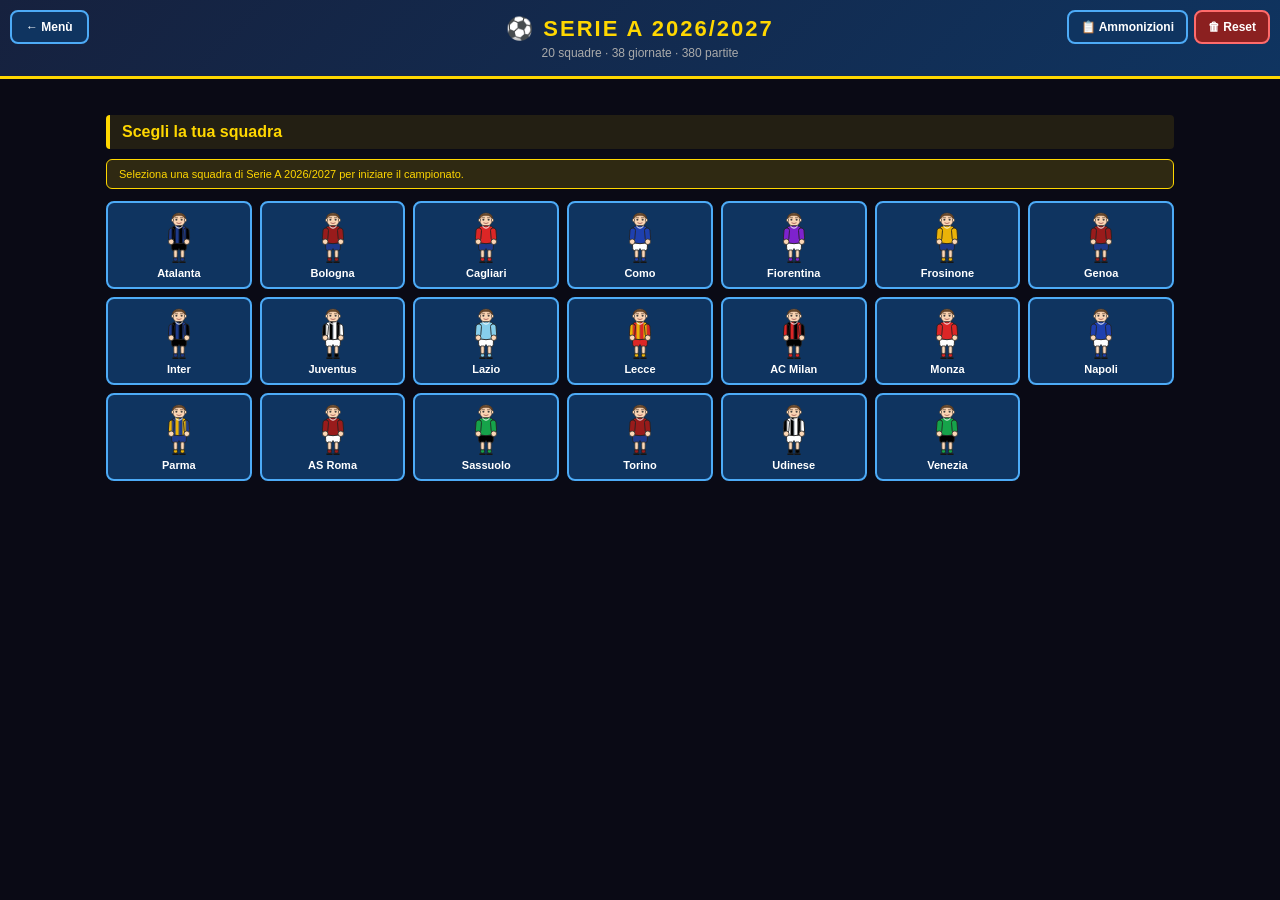
==== seriea2027.html @ 37c1b3e1 "Add files via upload" ====
<!DOCTYPE html>
<html lang="it">
<head>
<meta charset="UTF-8">
<meta name="viewport" content="width=device-width, initial-scale=1, maximum-scale=1, user-scalable=no">
<title>Serie A 2026/2027</title>
<link rel="icon" href="data:image/svg+xml,<svg xmlns='http://www.w3.org/2000/svg' viewBox='0 0 100 100'><text y='.9em' font-size='90'>⚽</text></svg>">
<style>
  * { box-sizing: border-box; margin: 0; padding: 0; -webkit-tap-highlight-color: transparent; }
  html, body {
    height: 100%;
    font-family: 'Segoe UI', Tahoma, sans-serif;
    background: #0a0a15;
    color: #eee;
    overflow: hidden;
    user-select: none;
  }
  .app { display: flex; flex-direction: column; height: 100vh; overflow-y: auto; }
  .header {
    background: linear-gradient(135deg, #16213e, #0f3460);
    padding: 16px;
    text-align: center;
    border-bottom: 3px solid #ffd700;
    position: sticky;
    top: 0;
    z-index: 10;
  }
  .header h1 { font-size: 22px; color: #ffd700; letter-spacing: 2px; }
  .header p { font-size: 12px; color: #aaa; margin-top: 4px; }
  .content { padding: 16px; max-width: 1100px; margin: 0 auto; width: 100%; padding-bottom: 40px; }
  .fase-titolo {
    font-size: 16px; color: #ffd700; font-weight: bold;
    margin: 20px 0 10px; padding: 8px 12px;
    background: rgba(255,215,0,0.1); border-left: 4px solid #ffd700;
    border-radius: 4px;
  }
  .classifica-box {
    background: #16213e; border: 2px solid #0f3460; border-radius: 10px;
    padding: 10px; overflow: hidden; margin-bottom: 16px;
  }
  .classifica-box h3 {
    color: #ffd700; font-size: 14px; text-align: center;
    margin-bottom: 8px; padding-bottom: 6px;
    border-bottom: 1px solid rgba(255,215,0,0.3);
  }
  .classifica { width: 100%; border-collapse: collapse; font-size: 12px; }
  .classifica th {
    color: #ffd700; font-size: 10px; padding: 4px 2px;
    text-align: center; border-bottom: 1px solid rgba(255,255,255,0.15);
  }
  .classifica td { padding: 4px 2px; text-align: center; border-bottom: 1px solid rgba(255,255,255,0.05); }
  .classifica td:first-child { text-align: left; font-weight: bold; width: 30px; }
  .classifica td:nth-child(2) { text-align: left; }
  .classifica tr.tua { background: rgba(77,171,247,0.25); }
  .classifica tr.champions td:first-child { color: #4ade80; }
  .classifica tr.europa td:first-child { color: #fbbf24; }
  .classifica tr.relegazione td:first-child { color: #ef4444; }
  .giornata-box {
    background: #16213e; border: 2px solid #ffd700; border-radius: 10px;
    padding: 12px; margin: 12px 0;
  }
  .giornata-box h3 { color: #ffd700; font-size: 14px; margin-bottom: 8px; }
  .match-row {
    display: flex; justify-content: space-between; align-items: center;
    padding: 6px 8px; border-bottom: 1px solid rgba(255,255,255,0.1);
    font-size: 12px;
  }
  .match-row.tua { background: rgba(77,171,247,0.2); border-radius: 4px; }
  .match-row .score { color: #ffd700; font-weight: bold; margin: 0 8px; }
  .match-row .sq { flex: 1; }
  .match-row .sq.casa { text-align: right; }
  .match-row .sq.trasf { text-align: left; }
  .squadre-grid {
    display: grid;
    grid-template-columns: repeat(auto-fill, minmax(130px, 1fr));
    gap: 8px; margin-top: 12px;
  }
  .squadra-btn {
    background: #0f3460; border: 2px solid #4dabf7; border-radius: 8px;
    padding: 8px; cursor: pointer; text-align: center; color: #fff;
    font-size: 11px; font-weight: bold; transition: all 0.2s;
  }
  .squadra-btn:hover { background: #4dabf7; color: #16213e; }
  .squadra-btn.selezionata { background: #ffd700; color: #16213e; border-color: #ffd700; }
  .squadra-btn .maglia { width: 40px; height: 52px; margin: 0 auto 4px; }
  .squadra-btn .maglia svg { width: 100%; height: 100%; }
  .btn {
    background: #0f3460; color: #fff; border: 2px solid #4dabf7;
    padding: 10px 20px; border-radius: 8px; font-size: 13px; font-weight: bold;
    cursor: pointer; margin: 4px;
  }
  .btn:hover { background: #4dabf7; color: #16213e; }
  .btn.primario { background: #ffd700; color: #16213e; border-color: #ffd700; }
  .btn.primario:hover { background: #fff; }
  .btn.pericolo { background: #8B2020; border-color: #ff6b6b; }
  .btn.pericolo:hover { background: #ff6b6b; color: #fff; }
  .torna-menu {
    position: fixed; top: 10px; left: 10px; z-index: 20;
    background: #0f3460; border: 2px solid #4dabf7; color: #fff;
    padding: 8px 14px; border-radius: 8px; cursor: pointer; font-weight: bold;
    font-size: 12px;
  }
  .torna-menu:hover { background: #4dabf7; color: #16213e; }
  .top-buttons-right {
    position: fixed; top: 10px; right: 10px; z-index: 20;
    display: flex; gap: 6px;
  }
  .top-buttons-right button {
    background: #0f3460; border: 2px solid #4dabf7; color: #fff;
    padding: 8px 12px; border-radius: 8px; cursor: pointer; font-weight: bold;
    font-size: 12px;
  }
  .top-buttons-right button:hover { background: #4dabf7; color: #16213e; }
  .top-buttons-right button.pericolo { background: #8B2020; border-color: #ff6b6b; }
  .top-buttons-right button.pericolo:hover { background: #ff6b6b; }
  .avviso {
    background: rgba(255,215,0,0.15); border: 1px solid #ffd700;
    border-radius: 6px; padding: 8px 12px; font-size: 11px; color: #ffd700;
    margin: 10px 0;
  }
  .prossima-partita {
    background: linear-gradient(135deg, #ffd700, #f59f00);
    border-radius: 10px; padding: 14px; margin: 14px 0;
    color: #16213e; text-align: center;
  }
  .prossima-partita h3 { font-size: 14px; margin-bottom: 8px; }
  .prossima-partita .vs { font-size: 20px; font-weight: 900; margin: 8px 0; letter-spacing: 2px; }
  .prossima-partita .info { font-size: 11px; margin-bottom: 8px; }
  .prossima-partita .play-big {
    background: #16213e; color: #ffd700; border: none;
    padding: 10px 24px; border-radius: 8px; font-weight: bold;
    font-size: 14px; cursor: pointer;
  }
  .prossima-partita .play-big:hover { background: #000; }
  .giornata-nav {
    display: flex; justify-content: space-between; align-items: center;
    gap: 8px; margin: 10px 0;
  }
  .giornata-nav button {
    background: #0f3460; color: #fff; border: 2px solid #4dabf7;
    padding: 6px 14px; border-radius: 8px; font-weight: bold;
    cursor: pointer; font-size: 12px;
  }
  .giornata-nav button:hover:not(:disabled) { background: #4dabf7; color: #16213e; }
  .giornata-nav button:disabled { opacity: 0.35; cursor: not-allowed; }
  .giornata-nav .label { color: #ffd700; font-weight: bold; font-size: 13px; }

  .modale {
    position: fixed; inset: 0; background: rgba(0,0,0,0.92);
    display: flex; align-items: center; justify-content: center; z-index: 100;
  }
  .modale.nascosto { display: none; }
  .modale-box {
    background: #16213e; border: 3px solid #ffd700; border-radius: 14px;
    padding: 22px; max-width: 700px; width: 90%; max-height: 92vh;
    overflow-y: auto; text-align: center;
  }
  .modale-box h2 { color: #ffd700; margin-bottom: 14px; font-size: 20px; }
  .modale-box button {
    background: #0f3460; color: #fff; border: 2px solid #4dabf7;
    padding: 12px 20px; border-radius: 8px; font-size: 14px; font-weight: bold;
    cursor: pointer; margin: 4px; width: 100%;
  }
  .modale-box button.primario { background: #ffd700; color: #16213e; border-color: #ffd700; }
  .modale-box button.pericolo { background: #8B2020; border-color: #ff6b6b; }
  .modale-box button:hover { background: #4dabf7; color: #16213e; }
  .modale-box button.primario:hover { background: #fff; }
  .modale-box .info {
    font-size: 12px; color: #aaa; margin-bottom: 16px; line-height: 1.5;
  }
  .ammonizioni-lista {
    background: rgba(0,0,0,0.4); border-radius: 8px; padding: 10px;
    max-height: 40vh; overflow-y: auto; text-align: left;
    font-size: 11px; font-family: 'Courier New', monospace;
    margin-bottom: 12px;
  }
  .ammonizioni-lista .squadra-titolo {
    color: #ffd700; font-weight: bold; margin: 8px 0 4px;
    border-bottom: 1px solid rgba(255,215,0,0.3); padding-bottom: 2px;
  }
  .ammonizioni-lista .giocatore {
    display: flex; justify-content: space-between; padding: 2px 4px;
  }
  .ammonizioni-lista .giocatore.ammonito { color: #ffd700; }
  .ammonizioni-lista .giocatore.squalificato { color: #ff6b6b; font-weight: bold; }

  /* ===== TABS ===== */
  .tabs {
    display: flex; gap: 4px; margin: 14px 0 10px;
    background: #0a0a15; padding: 4px; border-radius: 10px;
    border: 2px solid #0f3460;
  }
  .tab-btn {
    flex: 1; background: transparent; border: none; color: #aaa;
    padding: 10px 6px; border-radius: 8px; cursor: pointer;
    font-weight: bold; font-size: 12px; transition: all 0.2s;
  }
  .tab-btn:hover { color: #fff; background: rgba(77,171,247,0.15); }
  .tab-btn.attivo { background: #ffd700; color: #16213e; }
  .tab-content { display: none; }
  .tab-content.attivo { display: block; }

  /* Marcatori */
  .marcatori-box {
    background: #16213e; border: 2px solid #0f3460; border-radius: 10px;
    padding: 10px; margin-bottom: 16px;
  }
  .marcatori-box h3 {
    color: #ffd700; font-size: 14px; text-align: center;
    margin-bottom: 8px; padding-bottom: 6px;
    border-bottom: 1px solid rgba(255,215,0,0.3);
  }
  .marcatori { width: 100%; border-collapse: collapse; font-size: 12px; }
  .marcatori th {
    color: #ffd700; font-size: 10px; padding: 4px 2px;
    text-align: center; border-bottom: 1px solid rgba(255,255,255,0.15);
  }
  .marcatori td { padding: 5px 4px; border-bottom: 1px solid rgba(255,255,255,0.05); }
  .marcatori td:first-child { text-align: center; width: 30px; color: #ffd700; font-weight: bold; }
  .marcatori td:nth-child(2) { text-align: left; }
  .marcatori td:nth-child(3) { text-align: left; color: #aaa; font-size: 11px; }
  .marcatori td:nth-child(4) { text-align: center; font-weight: bold; color: #4ade80; width: 40px; }
  .marcatori tr.podio td:first-child { font-size: 14px; }
  .marcatori tr.tua td:nth-child(2) { color: #4dabf7; }
</style>
</head>
<body>
<button class="torna-menu" onclick="location.href='index.html'">← Menù</button>
<div class="top-buttons-right">
  <button onclick="apriGestioneAmmonizioni()">📋 Ammonizioni</button>
  <button class="pericolo" onclick="resetCampionato()">🗑 Reset</button>
</div>
<div class="app">
  <div class="header">
    <h1>⚽ SERIE A 2026/2027</h1>
    <p>20 squadre · 38 giornate · 380 partite</p>
  </div>
  <div class="content" id="content">
    <div style="text-align:center;padding:40px;color:#ffd700">Caricamento...</div>
  </div>
</div>

<div class="modale nascosto" id="modale-ammonizioni">
  <div class="modale-box">
    <h2>📋 Gestione Ammonizioni</h2>
    <div class="info">
      Le ammonizioni si accumulano tra partite. Un giocatore con 2 gialli salta la prossima partita.
      Puoi esportare le ammonizioni in un file JSON e importarle su un altro dispositivo.
    </div>
    <div id="ammonizioni-contenuto"></div>
    <button class="primario" onclick="esportaAmmonizioniDaSerieA()">💾 Salva ammonizioni su file</button>
    <button onclick="document.getElementById('file-input-amm-seriea').click()">📂 Carica ammonizioni da file</button>
    <button class="pericolo" onclick="resetAmmonizioniDaSerieA()">🗑 Azzera tutte le ammonizioni</button>
    <button onclick="chiudiModaleAmmonizioni()">← Chiudi</button>
    <input type="file" id="file-input-amm-seriea" accept=".json,application/json" style="display:none" onchange="gestisciFileAmmSerieA(event)">
  </div>
</div>

<script src="divise.js"></script>
<script src="ammonizioni.js"></script>
<script>
/* ============================================================
   MAPPA NOMI — normalizza i nomi del calendario alle chiavi SQUADRE
   ============================================================ */
const MAPPA_NOMI = {
  'ac milan': 'milan',
  'as roma': 'roma'
};

function normalizzaNome(nome) {
  if (!nome) return '';
  const n = nome.toLowerCase().trim();
  return MAPPA_NOMI[n] || n;
}

/* ============================================================
   CALENDARIO SERIE A 2026/2027
   ============================================================ */
const CALENDARIO_SERIEA = [
  [
    { homeTeam: "Udinese", awayTeam: "como", localDate: "2026-08-22", localTime: "18:30", stadium: "Bluenergy Stadium" },
    { homeTeam: "Inter", awayTeam: "Monza", localDate: "2026-08-22", localTime: "18:30", stadium: "San Siro" },
    { homeTeam: "Genoa", awayTeam: "Napoli", localDate: "2026-08-22", localTime: "20:45", stadium: "Luigi Ferraris" },
    { homeTeam: "Parma", awayTeam: "Cagliari", localDate: "2026-08-22", localTime: "20:45", stadium: "Ennio Tardini" },
    { homeTeam: "Frosinone", awayTeam: "Juventus", localDate: "2026-08-23", localTime: "18:30", stadium: "Benito Stirpe" },
    { homeTeam: "Venezia", awayTeam: "Lecce", localDate: "2026-08-23", localTime: "18:30", stadium: "Pierluigi Penzo" },
    { homeTeam: "Atalanta", awayTeam: "Sassuolo", localDate: "2026-08-23", localTime: "20:45", stadium: "New Balance Arena" },
    { homeTeam: "Torino", awayTeam: "AC Milan", localDate: "2026-08-23", localTime: "20:45", stadium: "Olimpico Grande Torino" },
    { homeTeam: "Bologna", awayTeam: "Lazio", localDate: "2026-08-24", localTime: "18:30", stadium: "Renato Dall'Ara" },
    { homeTeam: "AS Roma", awayTeam: "Fiorentina", localDate: "2026-08-24", localTime: "20:45", stadium: "Stadio Olimpico" }
  ],
  [
    { homeTeam: "AC Milan", awayTeam: "Venezia", localDate: "2026-08-28", localTime: "20:45", stadium: "San Siro" },
    { homeTeam: "Sassuolo", awayTeam: "Torino", localDate: "2026-08-29", localTime: "18:30", stadium: "Mapei Stadium" },
    { homeTeam: "Fiorentina", awayTeam: "Frosinone", localDate: "2026-08-29", localTime: "18:30", stadium: "Artemio Franchi" },
    { homeTeam: "Monza", awayTeam: "Udinese", localDate: "2026-08-29", localTime: "18:30", stadium: "U-Power Stadium" },
    { homeTeam: "Juventus", awayTeam: "Parma", localDate: "2026-08-29", localTime: "20:45", stadium: "Allianz Stadium" },
    { homeTeam: "Napoli", awayTeam: "como", localDate: "2026-08-30", localTime: "18:30", stadium: "Diego Armando Maradona" },
    { homeTeam: "Lazio", awayTeam: "Genoa", localDate: "2026-08-30", localTime: "20:45", stadium: "Stadio Olimpico" },
    { homeTeam: "Cagliari", awayTeam: "Inter", localDate: "2026-08-30", localTime: "20:45", stadium: "Unipol Domus" },
    { homeTeam: "Lecce", awayTeam: "AS Roma", localDate: "2026-08-31", localTime: "18:30", stadium: "Via del Mare" },
    { homeTeam: "Atalanta", awayTeam: "Bologna", localDate: "2026-08-31", localTime: "20:45", stadium: "New Balance Arena" }
  ],
  [
    { homeTeam: "Genoa", awayTeam: "como", localDate: "2026-09-04", localTime: "20:45", stadium: "Luigi Ferraris" },
    { homeTeam: "Fiorentina", awayTeam: "Torino", localDate: "2026-09-05", localTime: "15:00", stadium: "Artemio Franchi" },
    { homeTeam: "Inter", awayTeam: "Napoli", localDate: "2026-09-05", localTime: "18:00", stadium: "San Siro" },
    { homeTeam: "AS Roma", awayTeam: "Atalanta", localDate: "2026-09-05", localTime: "20:45", stadium: "Stadio Olimpico" },
    { homeTeam: "Frosinone", awayTeam: "Venezia", localDate: "2026-09-06", localTime: "15:00", stadium: "Benito Stirpe" },
    { homeTeam: "Parma", awayTeam: "Monza", localDate: "2026-09-06", localTime: "15:00", stadium: "Ennio Tardini" },
    { homeTeam: "Bologna", awayTeam: "Sassuolo", localDate: "2026-09-06", localTime: "18:00", stadium: "Renato Dall'Ara" },
    { homeTeam: "Juventus", awayTeam: "AC Milan", localDate: "2026-09-06", localTime: "20:45", stadium: "Allianz Stadium" },
    { homeTeam: "Cagliari", awayTeam: "Lecce", localDate: "2026-09-07", localTime: "18:30", stadium: "Unipol Domus" },
    { homeTeam: "Udinese", awayTeam: "Lazio", localDate: "2026-09-07", localTime: "20:45", stadium: "Bluenergy Stadium" }
  ],
  [
    { homeTeam: "Venezia", awayTeam: "Fiorentina", localDate: "2026-09-11", localTime: "20:45", stadium: "Pierluigi Penzo" },
    { homeTeam: "Genoa", awayTeam: "Frosinone", localDate: "2026-09-12", localTime: "15:00", stadium: "Luigi Ferraris" },
    { homeTeam: "Lazio", awayTeam: "AC Milan", localDate: "2026-09-12", localTime: "18:00", stadium: "Stadio Olimpico" },
    { homeTeam: "Atalanta", awayTeam: "Cagliari", localDate: "2026-09-12", localTime: "20:45", stadium: "New Balance Arena" },
    { homeTeam: "Lecce", awayTeam: "Monza", localDate: "2026-09-13", localTime: "15:00", stadium: "Via del Mare" },
    { homeTeam: "Napoli", awayTeam: "Bologna", localDate: "2026-09-13", localTime: "18:00", stadium: "Diego Armando Maradona" },
    { homeTeam: "Sassuolo", awayTeam: "Juventus", localDate: "2026-09-13", localTime: "20:45", stadium: "Mapei Stadium" },
    { homeTeam: "Torino", awayTeam: "AS Roma", localDate: "2026-09-14", localTime: "18:30", stadium: "Olimpico Grande Torino" },
    { homeTeam: "como", awayTeam: "Parma", localDate: "2026-09-14", localTime: "18:30", stadium: "Giuseppe Sinigaglia" },
    { homeTeam: "Inter", awayTeam: "Udinese", localDate: "2026-09-14", localTime: "20:45", stadium: "San Siro" }
  ],
  [
    { homeTeam: "Monza", awayTeam: "Sassuolo", localDate: "2026-09-18", localTime: "20:45", stadium: "U-Power Stadium" },
    { homeTeam: "Udinese", awayTeam: "Cagliari", localDate: "2026-09-19", localTime: "15:00", stadium: "Bluenergy Stadium" },
    { homeTeam: "Bologna", awayTeam: "Torino", localDate: "2026-09-19", localTime: "15:00", stadium: "Renato Dall'Ara" },
    { homeTeam: "AS Roma", awayTeam: "Inter", localDate: "2026-09-19", localTime: "18:00", stadium: "Stadio Olimpico" },
    { homeTeam: "Venezia", awayTeam: "Lazio", localDate: "2026-09-19", localTime: "20:45", stadium: "Pierluigi Penzo" },
    { homeTeam: "Fiorentina", awayTeam: "Napoli", localDate: "2026-09-20", localTime: "12:30", stadium: "Artemio Franchi" },
    { homeTeam: "Frosinone", awayTeam: "como", localDate: "2026-09-20", localTime: "15:00", stadium: "Benito Stirpe" },
    { homeTeam: "Parma", awayTeam: "Genoa", localDate: "2026-09-20", localTime: "15:00", stadium: "Ennio Tardini" },
    { homeTeam: "Juventus", awayTeam: "Atalanta", localDate: "2026-09-20", localTime: "18:00", stadium: "Allianz Stadium" },
    { homeTeam: "AC Milan", awayTeam: "Lecce", localDate: "2026-09-20", localTime: "20:45", stadium: "San Siro" }
  ],
  [
    { homeTeam: "Genoa", awayTeam: "Fiorentina", localDate: "2026-10-10", localTime: "15:00", stadium: "Luigi Ferraris" },
    { homeTeam: "Inter", awayTeam: "Parma", localDate: "2026-10-10", localTime: "18:00", stadium: "San Siro" },
    { homeTeam: "Napoli", awayTeam: "Frosinone", localDate: "2026-10-10", localTime: "20:45", stadium: "Maradona" },
    { homeTeam: "como", awayTeam: "AS Roma", localDate: "2026-10-11", localTime: "12:30", stadium: "Giuseppe Sinigaglia" },
    { homeTeam: "Lazio", awayTeam: "Monza", localDate: "2026-10-11", localTime: "15:00", stadium: "Stadio Olimpico" },
    { homeTeam: "Lecce", awayTeam: "Bologna", localDate: "2026-10-11", localTime: "15:00", stadium: "Via del Mare" },
    { homeTeam: "Sassuolo", awayTeam: "AC Milan", localDate: "2026-10-11", localTime: "18:00", stadium: "Mapei Stadium" },
    { homeTeam: "Cagliari", awayTeam: "Juventus", localDate: "2026-10-11", localTime: "20:45", stadium: "Unipol Domus" },
    { homeTeam: "Atalanta", awayTeam: "Venezia", localDate: "2026-10-12", localTime: "18:30", stadium: "New Balance Arena" },
    { homeTeam: "Torino", awayTeam: "Udinese", localDate: "2026-10-12", localTime: "20:45", stadium: "Olimpico Grande Torino" }
  ],
  [
    { homeTeam: "Frosinone", awayTeam: "Sassuolo", localDate: "2026-10-16", localTime: "20:45", stadium: "Benito Stirpe" },
    { homeTeam: "Venezia", awayTeam: "Napoli", localDate: "2026-10-17", localTime: "15:00", stadium: "Pierluigi Penzo" },
    { homeTeam: "Bologna", awayTeam: "Inter", localDate: "2026-10-17", localTime: "18:00", stadium: "Renato Dall'Ara" },
    { homeTeam: "AS Roma", awayTeam: "Genoa", localDate: "2026-10-17", localTime: "20:45", stadium: "Stadio Olimpico" },
    { homeTeam: "Udinese", awayTeam: "Lecce", localDate: "2026-10-18", localTime: "12:30", stadium: "Bluenergy Stadium" },
    { homeTeam: "Fiorentina", awayTeam: "como", localDate: "2026-10-18", localTime: "15:00", stadium: "Artemio Franchi" },
    { homeTeam: "AC Milan", awayTeam: "Atalanta", localDate: "2026-10-18", localTime: "18:00", stadium: "San Siro" },
    { homeTeam: "Juventus", awayTeam: "Lazio", localDate: "2026-10-18", localTime: "20:45", stadium: "Allianz Stadium" },
    { homeTeam: "Monza", awayTeam: "Cagliari", localDate: "2026-10-19", localTime: "18:30", stadium: "U-Power Stadium" },
    { homeTeam: "Parma", awayTeam: "Torino", localDate: "2026-10-19", localTime: "20:45", stadium: "Ennio Tardini" }
  ],
  [
    { homeTeam: "Torino", awayTeam: "Monza", localDate: "2026-10-23", localTime: "20:45", stadium: "Olimpico di Torino" },
    { homeTeam: "Cagliari", awayTeam: "Bologna", localDate: "2026-10-24", localTime: "15:00", stadium: "Unipol Domus" },
    { homeTeam: "como", awayTeam: "Sassuolo", localDate: "2026-10-24", localTime: "15:00", stadium: "Giuseppe Sinigaglia" },
    { homeTeam: "Napoli", awayTeam: "AS Roma", localDate: "2026-10-24", localTime: "18:00", stadium: "Diego Armando Maradona" },
    { homeTeam: "Lazio", awayTeam: "Parma", localDate: "2026-10-24", localTime: "20:45", stadium: "Stadio Olimpico" },
    { homeTeam: "Inter", awayTeam: "Fiorentina", localDate: "2026-10-25", localTime: "12:30", stadium: "San Siro" },
    { homeTeam: "Genoa", awayTeam: "Venezia", localDate: "2026-10-25", localTime: "15:00", stadium: "Luigi Ferraris" },
    { homeTeam: "Atalanta", awayTeam: "Frosinone", localDate: "2026-10-25", localTime: "15:00", stadium: "New Balance Arena" },
    { homeTeam: "Lecce", awayTeam: "Juventus", localDate: "2026-10-25", localTime: "18:00", stadium: "Via del Mare" },
    { homeTeam: "Udinese", awayTeam: "AC Milan", localDate: "2026-10-25", localTime: "20:45", stadium: "Bluenergy Stadium" }
  ],
  [
    { homeTeam: "Sassuolo", awayTeam: "Lazio", localDate: "2026-10-27", localTime: "18:30", stadium: "Mapei Stadium" },
    { homeTeam: "AS Roma", awayTeam: "Cagliari", localDate: "2026-10-27", localTime: "20:45", stadium: "Stadio Olimpico" },
    { homeTeam: "Torino", awayTeam: "como", localDate: "2026-10-27", localTime: "20:45", stadium: "Olimpico di Torino" },
    { homeTeam: "AC Milan", awayTeam: "Bologna", localDate: "2026-10-28", localTime: "18:30", stadium: "San Siro" },
    { homeTeam: "Venezia", awayTeam: "Inter", localDate: "2026-10-28", localTime: "18:30", stadium: "Pierluigi Penzo" },
    { homeTeam: "Parma", awayTeam: "Udinese", localDate: "2026-10-28", localTime: "18:30", stadium: "Ennio Tardini" },
    { homeTeam: "Genoa", awayTeam: "Juventus", localDate: "2026-10-28", localTime: "20:45", stadium: "Luigi Ferraris" },
    { homeTeam: "Monza", awayTeam: "Napoli", localDate: "2026-10-28", localTime: "20:45", stadium: "U-Power Stadium" },
    { homeTeam: "Frosinone", awayTeam: "Lecce", localDate: "2026-10-29", localTime: "18:30", stadium: "Benito Stirpe" },
    { homeTeam: "Fiorentina", awayTeam: "Atalanta", localDate: "2026-10-29", localTime: "20:45", stadium: "Artemio Franchi" }
  ],
  [
    { homeTeam: "Bologna", awayTeam: "Monza", localDate: "2026-10-31", localTime: "15:00", stadium: "Renato Dall'Ara" },
    { homeTeam: "Udinese", awayTeam: "AS Roma", localDate: "2026-10-31", localTime: "18:00", stadium: "Bluenergy Stadium" },
    { homeTeam: "AC Milan", awayTeam: "Inter", localDate: "2026-10-31", localTime: "20:45", stadium: "San Siro" },
    { homeTeam: "como", awayTeam: "Venezia", localDate: "2026-11-01", localTime: "12:30", stadium: "Giuseppe Sinigaglia" },
    { homeTeam: "Lazio", awayTeam: "Cagliari", localDate: "2026-11-01", localTime: "15:00", stadium: "Stadio Olimpico" },
    { homeTeam: "Frosinone", awayTeam: "Torino", localDate: "2026-11-01", localTime: "15:00", stadium: "Benito Stirpe" },
    { homeTeam: "Lecce", awayTeam: "Genoa", localDate: "2026-11-01", localTime: "18:00", stadium: "Via del Mare" },
    { homeTeam: "Juventus", awayTeam: "Napoli", localDate: "2026-11-01", localTime: "20:45", stadium: "Allianz Stadium" },
    { homeTeam: "Sassuolo", awayTeam: "Fiorentina", localDate: "2026-11-02", localTime: "18:30", stadium: "Mapei Stadium" },
    { homeTeam: "Atalanta", awayTeam: "Parma", localDate: "2026-11-02", localTime: "20:45", stadium: "New Balance Arena" }
  ],
  [
    { homeTeam: "Venezia", awayTeam: "Udinese", localDate: "2026-11-06", localTime: "20:45", stadium: "Pierluigi Penzo" },
    { homeTeam: "Cagliari", awayTeam: "Frosinone", localDate: "2026-11-07", localTime: "15:00", stadium: "Unipol Domus" },
    { homeTeam: "Torino", awayTeam: "Lecce", localDate: "2026-11-07", localTime: "15:00", stadium: "Olimpico di Torino" },
    { homeTeam: "Parma", awayTeam: "Bologna", localDate: "2026-11-07", localTime: "18:00", stadium: "Ennio Tardini" },
    { homeTeam: "AS Roma", awayTeam: "Sassuolo", localDate: "2026-11-07", localTime: "20:45", stadium: "Stadio Olimpico" },
    { homeTeam: "Napoli", awayTeam: "Lazio", localDate: "2026-11-08", localTime: "12:30", stadium: "Diego Armando Maradona" },
    { homeTeam: "Genoa", awayTeam: "AC Milan", localDate: "2026-11-08", localTime: "15:00", stadium: "Luigi Ferraris" },
    { homeTeam: "Monza", awayTeam: "Atalanta", localDate: "2026-11-08", localTime: "15:00", stadium: "U-Power Stadium" },
    { homeTeam: "Inter", awayTeam: "como", localDate: "2026-11-08", localTime: "18:00", stadium: "San Siro" },
    { homeTeam: "Fiorentina", awayTeam: "Juventus", localDate: "2026-11-08", localTime: "20:45", stadium: "Artemio Franchi" }
  ],
  [
    { homeTeam: "Lazio", awayTeam: "Lecce", localDate: "2026-11-21", localTime: "15:00", stadium: "Stadio Olimpico" },
    { homeTeam: "como", awayTeam: "Cagliari", localDate: "2026-11-21", localTime: "15:00", stadium: "Giuseppe Sinigaglia" },
    { homeTeam: "Parma", awayTeam: "AS Roma", localDate: "2026-11-21", localTime: "18:00", stadium: "Ennio Tardini" },
    { homeTeam: "Napoli", awayTeam: "Torino", localDate: "2026-11-21", localTime: "20:45", stadium: "Diego Armando Maradona" },
    { homeTeam: "Sassuolo", awayTeam: "Genoa", localDate: "2026-11-22", localTime: "12:30", stadium: "Mapei Stadium" },
    { homeTeam: "AC Milan", awayTeam: "Frosinone", localDate: "2026-11-22", localTime: "15:00", stadium: "San Siro" },
    { homeTeam: "Bologna", awayTeam: "Udinese", localDate: "2026-11-22", localTime: "18:00", stadium: "Renato Dall'Ara" },
    { homeTeam: "Atalanta", awayTeam: "Inter", localDate: "2026-11-22", localTime: "20:45", stadium: "New Balance Arena" },
    { homeTeam: "Monza", awayTeam: "Fiorentina", localDate: "2026-11-23", localTime: "18:30", stadium: "U-Power Stadium" },
    { homeTeam: "Juventus", awayTeam: "Venezia", localDate: "2026-11-23", localTime: "20:45", stadium: "Allianz Stadium" }
  ],
  [
    { homeTeam: "Sassuolo", awayTeam: "Napoli", localDate: "2026-11-29", localTime: "18:30", stadium: "Mapei Stadium" },
    { homeTeam: "Cagliari", awayTeam: "AC Milan", localDate: "2026-11-29", localTime: "18:30", stadium: "Unipol Domus" },
    { homeTeam: "Udinese", awayTeam: "Fiorentina", localDate: "2026-11-29", localTime: "18:30", stadium: "Bluenergy Stadium" },
    { homeTeam: "AS Roma", awayTeam: "Monza", localDate: "2026-11-29", localTime: "18:30", stadium: "Stadio Olimpico" },
    { homeTeam: "Torino", awayTeam: "Lazio", localDate: "2026-11-29", localTime: "18:30", stadium: "Olimpico di Torino" },
    { homeTeam: "Inter", awayTeam: "Genoa", localDate: "2026-11-29", localTime: "18:30", stadium: "San Siro" },
    { homeTeam: "Frosinone", awayTeam: "Parma", localDate: "2026-11-29", localTime: "18:30", stadium: "Benito Stirpe" },
    { homeTeam: "Venezia", awayTeam: "Bologna", localDate: "2026-11-29", localTime: "18:30", stadium: "Pierluigi Penzo" },
    { homeTeam: "Lecce", awayTeam: "Atalanta", localDate: "2026-11-29", localTime: "18:30", stadium: "Via del Mare" },
    { homeTeam: "como", awayTeam: "Juventus", localDate: "2026-11-29", localTime: "18:30", stadium: "Giuseppe Sinigaglia" }
  ],
  [
    { homeTeam: "Lazio", awayTeam: "Atalanta", localDate: "2026-12-06", localTime: "18:30", stadium: "Stadio Olimpico" },
    { homeTeam: "AC Milan", awayTeam: "Parma", localDate: "2026-12-06", localTime: "18:30", stadium: "San Siro" },
    { homeTeam: "Napoli", awayTeam: "Lecce", localDate: "2026-12-06", localTime: "18:30", stadium: "Diego Armando Maradona" },
    { homeTeam: "Genoa", awayTeam: "Torino", localDate: "2026-12-06", localTime: "18:30", stadium: "Luigi Ferraris" },
    { homeTeam: "Juventus", awayTeam: "Udinese", localDate: "2026-12-06", localTime: "18:30", stadium: "Allianz Stadium" },
    { homeTeam: "Bologna", awayTeam: "AS Roma", localDate: "2026-12-06", localTime: "18:30", stadium: "Renato Dall'Ara" },
    { homeTeam: "Fiorentina", awayTeam: "Cagliari", localDate: "2026-12-06", localTime: "18:30", stadium: "Artemio Franchi" },
    { homeTeam: "Frosinone", awayTeam: "Inter", localDate: "2026-12-06", localTime: "18:30", stadium: "Benito Stirpe" },
    { homeTeam: "Venezia", awayTeam: "Sassuolo", localDate: "2026-12-06", localTime: "18:30", stadium: "Pierluigi Penzo" },
    { homeTeam: "Monza", awayTeam: "como", localDate: "2026-12-06", localTime: "18:30", stadium: "U-Power Stadium" }
  ],
  [
    { homeTeam: "Lazio", awayTeam: "AS Roma", localDate: "2026-12-13", localTime: "18:30", stadium: "Stadio Olimpico" },
    { homeTeam: "Cagliari", awayTeam: "Venezia", localDate: "2026-12-13", localTime: "18:30", stadium: "Unipol Domus" },
    { homeTeam: "Napoli", awayTeam: "AC Milan", localDate: "2026-12-13", localTime: "18:30", stadium: "Diego Armando Maradona" },
    { homeTeam: "Udinese", awayTeam: "Frosinone", localDate: "2026-12-13", localTime: "18:30", stadium: "Bluenergy Stadium" },
    { homeTeam: "Juventus", awayTeam: "Monza", localDate: "2026-12-13", localTime: "18:30", stadium: "Allianz Stadium" },
    { homeTeam: "Atalanta", awayTeam: "Genoa", localDate: "2026-12-13", localTime: "18:30", stadium: "New Balance Arena" },
    { homeTeam: "Inter", awayTeam: "Torino", localDate: "2026-12-13", localTime: "18:30", stadium: "San Siro" },
    { homeTeam: "Parma", awayTeam: "Fiorentina", localDate: "2026-12-13", localTime: "18:30", stadium: "Ennio Tardini" },
    { homeTeam: "Lecce", awayTeam: "Sassuolo", localDate: "2026-12-13", localTime: "18:30", stadium: "Via del Mare" },
    { homeTeam: "como", awayTeam: "Bologna", localDate: "2026-12-13", localTime: "18:30", stadium: "Giuseppe Sinigaglia" }
  ],
  [
    { homeTeam: "Sassuolo", awayTeam: "Parma", localDate: "2026-12-20", localTime: "18:30", stadium: "Mapei Stadium" },
    { homeTeam: "AC Milan", awayTeam: "como", localDate: "2026-12-20", localTime: "18:30", stadium: "San Siro" },
    { homeTeam: "Genoa", awayTeam: "Udinese", localDate: "2026-12-20", localTime: "18:30", stadium: "Luigi Ferraris" },
    { homeTeam: "AS Roma", awayTeam: "Juventus", localDate: "2026-12-20", localTime: "18:30", stadium: "Stadio Olimpico" },
    { homeTeam: "Atalanta", awayTeam: "Napoli", localDate: "2026-12-20", localTime: "18:30", stadium: "New Balance Arena" },
    { homeTeam: "Fiorentina", awayTeam: "Bologna", localDate: "2026-12-20", localTime: "18:30", stadium: "Artemio Franchi" },
    { homeTeam: "Torino", awayTeam: "Cagliari", localDate: "2026-12-20", localTime: "18:30", stadium: "Olimpico di Torino" },
    { homeTeam: "Frosinone", awayTeam: "Lazio", localDate: "2026-12-20", localTime: "18:30", stadium: "Benito Stirpe" },
    { homeTeam: "Venezia", awayTeam: "Monza", localDate: "2026-12-20", localTime: "18:30", stadium: "Pierluigi Penzo" },
    { homeTeam: "Lecce", awayTeam: "Inter", localDate: "2026-12-20", localTime: "18:30", stadium: "Via del Mare" }
  ],
  [
    { homeTeam: "Cagliari", awayTeam: "Genoa", localDate: "2027-01-03", localTime: "18:30", stadium: "Unipol Domus" },
    { homeTeam: "Udinese", awayTeam: "Atalanta", localDate: "2027-01-03", localTime: "18:30", stadium: "Bluenergy Stadium" },
    { homeTeam: "AS Roma", awayTeam: "Frosinone", localDate: "2027-01-03", localTime: "18:30", stadium: "Stadio Olimpico" },
    { homeTeam: "Bologna", awayTeam: "Juventus", localDate: "2027-01-03", localTime: "18:30", stadium: "Renato Dall'Ara" },
    { homeTeam: "Fiorentina", awayTeam: "Lazio", localDate: "2027-01-03", localTime: "18:30", stadium: "Artemio Franchi" },
    { homeTeam: "Torino", awayTeam: "Venezia", localDate: "2027-01-03", localTime: "18:30", stadium: "Olimpico di Torino" },
    { homeTeam: "Inter", awayTeam: "Sassuolo", localDate: "2027-01-03", localTime: "18:30", stadium: "San Siro" },
    { homeTeam: "Parma", awayTeam: "Napoli", localDate: "2027-01-03", localTime: "18:30", stadium: "Ennio Tardini" },
    { homeTeam: "como", awayTeam: "Lecce", localDate: "2027-01-03", localTime: "18:30", stadium: "Giuseppe Sinigaglia" },
    { homeTeam: "Monza", awayTeam: "AC Milan", localDate: "2027-01-03", localTime: "18:30", stadium: "U-Power Stadium" }
  ],
  [
    { homeTeam: "Lazio", awayTeam: "Inter", localDate: "2027-01-06", localTime: "18:30", stadium: "Stadio Olimpico" },
    { homeTeam: "Sassuolo", awayTeam: "Udinese", localDate: "2027-01-06", localTime: "18:30", stadium: "Mapei Stadium" },
    { homeTeam: "AC Milan", awayTeam: "Fiorentina", localDate: "2027-01-06", localTime: "18:30", stadium: "San Siro" },
    { homeTeam: "Napoli", awayTeam: "Cagliari", localDate: "2027-01-06", localTime: "18:30", stadium: "Diego Armando Maradona" },
    { homeTeam: "Genoa", awayTeam: "Monza", localDate: "2027-01-06", localTime: "18:30", stadium: "Luigi Ferraris" },
    { homeTeam: "Juventus", awayTeam: "Torino", localDate: "2027-01-06", localTime: "18:30", stadium: "Allianz Stadium" },
    { homeTeam: "Atalanta", awayTeam: "como", localDate: "2027-01-06", localTime: "18:30", stadium: "New Balance Arena" },
    { homeTeam: "Frosinone", awayTeam: "Bologna", localDate: "2027-01-06", localTime: "18:30", stadium: "Benito Stirpe" },
    { homeTeam: "Venezia", awayTeam: "AS Roma", localDate: "2027-01-06", localTime: "18:30", stadium: "Pierluigi Penzo" },
    { homeTeam: "Lecce", awayTeam: "Parma", localDate: "2027-01-06", localTime: "18:30", stadium: "Via del Mare" }
  ],
  [
    { homeTeam: "Cagliari", awayTeam: "Sassuolo", localDate: "2027-01-10", localTime: "18:30", stadium: "Unipol Domus" },
    { homeTeam: "Udinese", awayTeam: "Napoli", localDate: "2027-01-10", localTime: "18:30", stadium: "Bluenergy Stadium" },
    { homeTeam: "AS Roma", awayTeam: "AC Milan", localDate: "2027-01-10", localTime: "18:30", stadium: "Stadio Olimpico" },
    { homeTeam: "Bologna", awayTeam: "Genoa", localDate: "2027-01-10", localTime: "18:30", stadium: "Renato Dall'Ara" },
    { homeTeam: "Fiorentina", awayTeam: "Lecce", localDate: "2027-01-10", localTime: "18:30", stadium: "Artemio Franchi" },
    { homeTeam: "Torino", awayTeam: "Atalanta", localDate: "2027-01-10", localTime: "18:30", stadium: "Olimpico di Torino" },
    { homeTeam: "Inter", awayTeam: "Juventus", localDate: "2027-01-10", localTime: "18:30", stadium: "San Siro" },
    { homeTeam: "Parma", awayTeam: "Venezia", localDate: "2027-01-10", localTime: "18:30", stadium: "Ennio Tardini" },
    { homeTeam: "como", awayTeam: "Lazio", localDate: "2027-01-10", localTime: "18:30", stadium: "Giuseppe Sinigaglia" },
    { homeTeam: "Monza", awayTeam: "Frosinone", localDate: "2027-01-10", localTime: "18:30", stadium: "U-Power Stadium" }
  ],
  [
    { homeTeam: "Lazio", awayTeam: "Bologna", localDate: "2027-01-17", localTime: "18:30", stadium: "Stadio Olimpico" },
    { homeTeam: "Sassuolo", awayTeam: "Monza", localDate: "2027-01-17", localTime: "18:30", stadium: "Mapei Stadium" },
    { homeTeam: "AC Milan", awayTeam: "Torino", localDate: "2027-01-17", localTime: "18:30", stadium: "San Siro" },
    { homeTeam: "Cagliari", awayTeam: "como", localDate: "2027-01-17", localTime: "18:30", stadium: "Unipol Domus" },
    { homeTeam: "Napoli", awayTeam: "Fiorentina", localDate: "2027-01-17", localTime: "18:30", stadium: "Diego Armando Maradona" },
    { homeTeam: "Juventus", awayTeam: "Genoa", localDate: "2027-01-17", localTime: "18:30", stadium: "Allianz Stadium" },
    { homeTeam: "Atalanta", awayTeam: "AS Roma", localDate: "2027-01-17", localTime: "18:30", stadium: "New Balance Arena" },
    { homeTeam: "Venezia", awayTeam: "Frosinone", localDate: "2027-01-17", localTime: "18:30", stadium: "Pierluigi Penzo" },
    { homeTeam: "Parma", awayTeam: "Inter", localDate: "2027-01-17", localTime: "18:30", stadium: "Ennio Tardini" },
    { homeTeam: "Lecce", awayTeam: "Udinese", localDate: "2027-01-17", localTime: "18:30", stadium: "Via del Mare" }
  ],
  [
    { homeTeam: "Genoa", awayTeam: "Parma", localDate: "2027-01-24", localTime: "18:30", stadium: "Luigi Ferraris" },
    { homeTeam: "Juventus", awayTeam: "Cagliari", localDate: "2027-01-24", localTime: "18:30", stadium: "Allianz Stadium" },
    { homeTeam: "AS Roma", awayTeam: "Udinese", localDate: "2027-01-24", localTime: "18:30", stadium: "Stadio Olimpico" },
    { homeTeam: "Bologna", awayTeam: "Atalanta", localDate: "2027-01-24", localTime: "18:30", stadium: "Renato Dall'Ara" },
    { homeTeam: "Fiorentina", awayTeam: "Sassuolo", localDate: "2027-01-24", localTime: "18:30", stadium: "Artemio Franchi" },
    { homeTeam: "Inter", awayTeam: "Venezia", localDate: "2027-01-24", localTime: "18:30", stadium: "San Siro" },
    { homeTeam: "Frosinone", awayTeam: "AC Milan", localDate: "2027-01-24", localTime: "18:30", stadium: "Benito Stirpe" },
    { homeTeam: "Lecce", awayTeam: "Torino", localDate: "2027-01-24", localTime: "18:30", stadium: "Via del Mare" },
    { homeTeam: "como", awayTeam: "Napoli", localDate: "2027-01-24", localTime: "18:30", stadium: "Giuseppe Sinigaglia" },
    { homeTeam: "Monza", awayTeam: "Lazio", localDate: "2027-01-24", localTime: "18:30", stadium: "U-Power Stadium" }
  ],
  [
    { homeTeam: "Lazio", awayTeam: "Venezia", localDate: "2027-01-31", localTime: "18:30", stadium: "Stadio Olimpico" },
    { homeTeam: "Sassuolo", awayTeam: "como", localDate: "2027-01-31", localTime: "18:30", stadium: "Mapei Stadium" },
    { homeTeam: "AC Milan", awayTeam: "Juventus", localDate: "2027-01-31", localTime: "18:30", stadium: "San Siro" },
    { homeTeam: "Cagliari", awayTeam: "Parma", localDate: "2027-01-31", localTime: "18:30", stadium: "Unipol Domus" },
    { homeTeam: "Napoli", awayTeam: "Inter", localDate: "2027-01-31", localTime: "18:30", stadium: "Diego Armando Maradona" },
    { homeTeam: "Udinese", awayTeam: "Bologna", localDate: "2027-01-31", localTime: "18:30", stadium: "Bluenergy Stadium" },
    { homeTeam: "Genoa", awayTeam: "Lecce", localDate: "2027-01-31", localTime: "18:30", stadium: "Luigi Ferraris" },
    { homeTeam: "Atalanta", awayTeam: "Fiorentina", localDate: "2027-01-31", localTime: "18:30", stadium: "New Balance Arena" },
    { homeTeam: "Torino", awayTeam: "Frosinone", localDate: "2027-01-31", localTime: "18:30", stadium: "Olimpico di Torino" },
    { homeTeam: "Monza", awayTeam: "AS Roma", localDate: "2027-01-31", localTime: "18:30", stadium: "U-Power Stadium" }
  ],
  [
    { homeTeam: "Juventus", awayTeam: "Sassuolo", localDate: "2027-02-07", localTime: "18:30", stadium: "Allianz Stadium" },
    { homeTeam: "AS Roma", awayTeam: "Torino", localDate: "2027-02-07", localTime: "18:30", stadium: "Stadio Olimpico" },
    { homeTeam: "Atalanta", awayTeam: "Lazio", localDate: "2027-02-07", localTime: "18:30", stadium: "New Balance Arena" },
    { homeTeam: "Bologna", awayTeam: "AC Milan", localDate: "2027-02-07", localTime: "18:30", stadium: "Renato Dall'Ara" },
    { homeTeam: "Fiorentina", awayTeam: "Udinese", localDate: "2027-02-07", localTime: "18:30", stadium: "Artemio Franchi" },
    { homeTeam: "Inter", awayTeam: "Cagliari", localDate: "2027-02-07", localTime: "18:30", stadium: "San Siro" },
    { homeTeam: "Venezia", awayTeam: "Genoa", localDate: "2027-02-07", localTime: "18:30", stadium: "Pierluigi Penzo" },
    { homeTeam: "Parma", awayTeam: "Frosinone", localDate: "2027-02-07", localTime: "18:30", stadium: "Ennio Tardini" },
    { homeTeam: "Lecce", awayTeam: "Napoli", localDate: "2027-02-07", localTime: "18:30", stadium: "Via del Mare" },
    { homeTeam: "como", awayTeam: "Monza", localDate: "2027-02-07", localTime: "18:30", stadium: "Giuseppe Sinigaglia" }
  ],
  [
    { homeTeam: "Cagliari", awayTeam: "Lazio", localDate: "2027-02-14", localTime: "18:30", stadium: "Unipol Domus" },
    { homeTeam: "Napoli", awayTeam: "Juventus", localDate: "2027-02-14", localTime: "18:30", stadium: "Diego Armando Maradona" },
    { homeTeam: "Udinese", awayTeam: "Venezia", localDate: "2027-02-14", localTime: "18:30", stadium: "Bluenergy Stadium" },
    { homeTeam: "Genoa", awayTeam: "Atalanta", localDate: "2027-02-14", localTime: "18:30", stadium: "Luigi Ferraris" },
    { homeTeam: "AS Roma", awayTeam: "Parma", localDate: "2027-02-14", localTime: "18:30", stadium: "Stadio Olimpico" },
    { homeTeam: "Bologna", awayTeam: "como", localDate: "2027-02-14", localTime: "18:30", stadium: "Renato Dall'Ara" },
    { homeTeam: "Torino", awayTeam: "Sassuolo", localDate: "2027-02-14", localTime: "18:30", stadium: "Olimpico di Torino" },
    { homeTeam: "Inter", awayTeam: "AC Milan", localDate: "2027-02-14", localTime: "18:30", stadium: "San Siro" },
    { homeTeam: "Frosinone", awayTeam: "Fiorentina", localDate: "2027-02-14", localTime: "18:30", stadium: "Benito Stirpe" },
    { homeTeam: "Monza", awayTeam: "Lecce", localDate: "2027-02-14", localTime: "18:30", stadium: "U-Power Stadium" }
  ],
  [
    { homeTeam: "Lazio", awayTeam: "Napoli", localDate: "2027-02-21", localTime: "18:30", stadium: "Stadio Olimpico" },
    { homeTeam: "Sassuolo", awayTeam: "AS Roma", localDate: "2027-02-21", localTime: "18:30", stadium: "Mapei Stadium" },
    { homeTeam: "AC Milan", awayTeam: "Genoa", localDate: "2027-02-21", localTime: "18:30", stadium: "San Siro" },
    { homeTeam: "Udinese", awayTeam: "Parma", localDate: "2027-02-21", localTime: "18:30", stadium: "Bluenergy Stadium" },
    { homeTeam: "Juventus", awayTeam: "Bologna", localDate: "2027-02-21", localTime: "18:30", stadium: "Allianz Stadium" },
    { homeTeam: "Atalanta", awayTeam: "Monza", localDate: "2027-02-21", localTime: "18:30", stadium: "New Balance Arena" },
    { homeTeam: "Fiorentina", awayTeam: "Inter", localDate: "2027-02-21", localTime: "18:30", stadium: "Artemio Franchi" },
    { homeTeam: "Venezia", awayTeam: "Cagliari", localDate: "2027-02-21", localTime: "18:30", stadium: "Pierluigi Penzo" },
    { homeTeam: "Lecce", awayTeam: "Frosinone", localDate: "2027-02-21", localTime: "18:30", stadium: "Via del Mare" },
    { homeTeam: "como", awayTeam: "Torino", localDate: "2027-02-21", localTime: "18:30", stadium: "Giuseppe Sinigaglia" }
  ],
  [
    { homeTeam: "Cagliari", awayTeam: "Udinese", localDate: "2027-02-28", localTime: "18:30", stadium: "Unipol Domus" },
    { homeTeam: "Genoa", awayTeam: "Lazio", localDate: "2027-02-28", localTime: "18:30", stadium: "Luigi Ferraris" },
    { homeTeam: "AS Roma", awayTeam: "Venezia", localDate: "2027-02-28", localTime: "18:30", stadium: "Stadio Olimpico" },
    { homeTeam: "Bologna", awayTeam: "Lecce", localDate: "2027-02-28", localTime: "18:30", stadium: "Renato Dall'Ara" },
    { homeTeam: "Torino", awayTeam: "Fiorentina", localDate: "2027-02-28", localTime: "18:30", stadium: "Olimpico di Torino" },
    { homeTeam: "Inter", awayTeam: "Atalanta", localDate: "2027-02-28", localTime: "18:30", stadium: "San Siro" },
    { homeTeam: "Frosinone", awayTeam: "Napoli", localDate: "2027-02-28", localTime: "18:30", stadium: "Benito Stirpe" },
    { homeTeam: "Parma", awayTeam: "Sassuolo", localDate: "2027-02-28", localTime: "18:30", stadium: "Ennio Tardini" },
    { homeTeam: "como", awayTeam: "AC Milan", localDate: "2027-02-28", localTime: "18:30", stadium: "Giuseppe Sinigaglia" },
    { homeTeam: "Monza", awayTeam: "Juventus", localDate: "2027-02-28", localTime: "18:30", stadium: "U-Power Stadium" }
  ],
  [
    { homeTeam: "Lazio", awayTeam: "Frosinone", localDate: "2027-03-07", localTime: "18:30", stadium: "Stadio Olimpico" },
    { homeTeam: "Sassuolo", awayTeam: "Bologna", localDate: "2027-03-07", localTime: "18:30", stadium: "Mapei Stadium" },
    { homeTeam: "AC Milan", awayTeam: "Cagliari", localDate: "2027-03-07", localTime: "18:30", stadium: "San Siro" },
    { homeTeam: "Napoli", awayTeam: "Parma", localDate: "2027-03-07", localTime: "18:30", stadium: "Diego Armando Maradona" },
    { homeTeam: "Udinese", awayTeam: "Inter", localDate: "2027-03-07", localTime: "18:30", stadium: "Bluenergy Stadium" },
    { homeTeam: "Juventus", awayTeam: "AS Roma", localDate: "2027-03-07", localTime: "18:30", stadium: "Allianz Stadium" },
    { homeTeam: "Atalanta", awayTeam: "Torino", localDate: "2027-03-07", localTime: "18:30", stadium: "New Balance Arena" },
    { homeTeam: "Fiorentina", awayTeam: "Venezia", localDate: "2027-03-07", localTime: "18:30", stadium: "Artemio Franchi" },
    { homeTeam: "Lecce", awayTeam: "como", localDate: "2027-03-07", localTime: "18:30", stadium: "Via del Mare" },
    { homeTeam: "Monza", awayTeam: "Genoa", localDate: "2027-03-07", localTime: "18:30", stadium: "U-Power Stadium" }
  ],
  [
    { homeTeam: "Lazio", awayTeam: "Juventus", localDate: "2027-03-14", localTime: "18:30", stadium: "Stadio Olimpico" },
    { homeTeam: "AC Milan", awayTeam: "Sassuolo", localDate: "2027-03-14", localTime: "18:30", stadium: "San Siro" },
    { homeTeam: "Cagliari", awayTeam: "Fiorentina", localDate: "2027-03-14", localTime: "18:30", stadium: "Unipol Domus" },
    { homeTeam: "Genoa", awayTeam: "AS Roma", localDate: "2027-03-14", localTime: "18:30", stadium: "Luigi Ferraris" },
    { homeTeam: "Bologna", awayTeam: "Napoli", localDate: "2027-03-14", localTime: "18:30", stadium: "Renato Dall'Ara" },
    { homeTeam: "Torino", awayTeam: "Inter", localDate: "2027-03-14", localTime: "18:30", stadium: "Olimpico di Torino" },
    { homeTeam: "Frosinone", awayTeam: "Monza", localDate: "2027-03-14", localTime: "18:30", stadium: "Benito Stirpe" },
    { homeTeam: "Venezia", awayTeam: "Atalanta", localDate: "2027-03-14", localTime: "18:30", stadium: "Pierluigi Penzo" },
    { homeTeam: "Parma", awayTeam: "Lecce", localDate: "2027-03-14", localTime: "18:30", stadium: "Ennio Tardini" },
    { homeTeam: "como", awayTeam: "Udinese", localDate: "2027-03-14", localTime: "18:30", stadium: "Giuseppe Sinigaglia" }
  ],
  [
    { homeTeam: "Sassuolo", awayTeam: "Cagliari", localDate: "2027-03-21", localTime: "18:30", stadium: "Mapei Stadium" },
    { homeTeam: "Napoli", awayTeam: "Venezia", localDate: "2027-03-21", localTime: "18:30", stadium: "Diego Armando Maradona" },
    { homeTeam: "Udinese", awayTeam: "Torino", localDate: "2027-03-21", localTime: "18:30", stadium: "Bluenergy Stadium" },
    { homeTeam: "Juventus", awayTeam: "como", localDate: "2027-03-21", localTime: "18:30", stadium: "Allianz Stadium" },
    { homeTeam: "AS Roma", awayTeam: "Lecce", localDate: "2027-03-21", localTime: "18:30", stadium: "Stadio Olimpico" },
    { homeTeam: "Atalanta", awayTeam: "AC Milan", localDate: "2027-03-21", localTime: "18:30", stadium: "New Balance Arena" },
    { homeTeam: "Fiorentina", awayTeam: "Genoa", localDate: "2027-03-21", localTime: "18:30", stadium: "Artemio Franchi" },
    { homeTeam: "Inter", awayTeam: "Frosinone", localDate: "2027-03-21", localTime: "18:30", stadium: "San Siro" },
    { homeTeam: "Parma", awayTeam: "Lazio", localDate: "2027-03-21", localTime: "18:30", stadium: "Ennio Tardini" },
    { homeTeam: "Monza", awayTeam: "Bologna", localDate: "2027-03-21", localTime: "18:30", stadium: "U-Power Stadium" }
  ],
  [
    { homeTeam: "Sassuolo", awayTeam: "Atalanta", localDate: "2027-04-04", localTime: "18:30", stadium: "Mapei Stadium" },
    { homeTeam: "AC Milan", awayTeam: "Monza", localDate: "2027-04-04", localTime: "18:30", stadium: "San Siro" },
    { homeTeam: "Cagliari", awayTeam: "Napoli", localDate: "2027-04-04", localTime: "18:30", stadium: "Unipol Domus" },
    { homeTeam: "Genoa", awayTeam: "Inter", localDate: "2027-04-04", localTime: "18:30", stadium: "Luigi Ferraris" },
    { homeTeam: "AS Roma", awayTeam: "Bologna", localDate: "2027-04-04", localTime: "18:30", stadium: "Stadio Olimpico" },
    { homeTeam: "Torino", awayTeam: "Juventus", localDate: "2027-04-04", localTime: "18:30", stadium: "Olimpico di Torino" },
    { homeTeam: "Frosinone", awayTeam: "Udinese", localDate: "2027-04-04", localTime: "18:30", stadium: "Benito Stirpe" },
    { homeTeam: "Venezia", awayTeam: "Parma", localDate: "2027-04-04", localTime: "18:30", stadium: "Pierluigi Penzo" },
    { homeTeam: "Lecce", awayTeam: "Lazio", localDate: "2027-04-04", localTime: "18:30", stadium: "Via del Mare" },
    { homeTeam: "como", awayTeam: "Fiorentina", localDate: "2027-04-04", localTime: "18:30", stadium: "Giuseppe Sinigaglia" }
  ],
  [
    { homeTeam: "Lazio", awayTeam: "Torino", localDate: "2027-04-11", localTime: "18:30", stadium: "Stadio Olimpico" },
    { homeTeam: "Cagliari", awayTeam: "Atalanta", localDate: "2027-04-11", localTime: "18:30", stadium: "Unipol Domus" },
    { homeTeam: "Napoli", awayTeam: "Sassuolo", localDate: "2027-04-11", localTime: "18:30", stadium: "Diego Armando Maradona" },
    { homeTeam: "Udinese", awayTeam: "Monza", localDate: "2027-04-11", localTime: "18:30", stadium: "Bluenergy Stadium" },
    { homeTeam: "Juventus", awayTeam: "Lecce", localDate: "2027-04-11", localTime: "18:30", stadium: "Allianz Stadium" },
    { homeTeam: "Bologna", awayTeam: "Venezia", localDate: "2027-04-11", localTime: "18:30", stadium: "Renato Dall'Ara" },
    { homeTeam: "Fiorentina", awayTeam: "AC Milan", localDate: "2027-04-11", localTime: "18:30", stadium: "Artemio Franchi" },
    { homeTeam: "Inter", awayTeam: "AS Roma", localDate: "2027-04-11", localTime: "18:30", stadium: "San Siro" },
    { homeTeam: "Frosinone", awayTeam: "Genoa", localDate: "2027-04-11", localTime: "18:30", stadium: "Benito Stirpe" },
    { homeTeam: "Parma", awayTeam: "como", localDate: "2027-04-11", localTime: "18:30", stadium: "Ennio Tardini" }
  ],
  [
    { homeTeam: "Sassuolo", awayTeam: "Lecce", localDate: "2027-04-18", localTime: "18:30", stadium: "Mapei Stadium" },
    { homeTeam: "AC Milan", awayTeam: "Napoli", localDate: "2027-04-18", localTime: "18:30", stadium: "San Siro" },
    { homeTeam: "AS Roma", awayTeam: "Lazio", localDate: "2027-04-18", localTime: "18:30", stadium: "Stadio Olimpico" },
    { homeTeam: "Atalanta", awayTeam: "Udinese", localDate: "2027-04-18", localTime: "18:30", stadium: "New Balance Arena" },
    { homeTeam: "Bologna", awayTeam: "Cagliari", localDate: "2027-04-18", localTime: "18:30", stadium: "Renato Dall'Ara" },
    { homeTeam: "Fiorentina", awayTeam: "Parma", localDate: "2027-04-18", localTime: "18:30", stadium: "Artemio Franchi" },
    { homeTeam: "Torino", awayTeam: "Genoa", localDate: "2027-04-18", localTime: "18:30", stadium: "Olimpico di Torino" },
    { homeTeam: "Venezia", awayTeam: "Juventus", localDate: "2027-04-18", localTime: "18:30", stadium: "Pierluigi Penzo" },
    { homeTeam: "como", awayTeam: "Frosinone", localDate: "2027-04-18", localTime: "18:30", stadium: "Giuseppe Sinigaglia" },
    { homeTeam: "Monza", awayTeam: "Inter", localDate: "2027-04-18", localTime: "18:30", stadium: "U-Power Stadium" }
  ],
  [
    { homeTeam: "Lazio", awayTeam: "como", localDate: "2027-04-25", localTime: "18:30", stadium: "Stadio Olimpico" },
    { homeTeam: "Cagliari", awayTeam: "Monza", localDate: "2027-04-25", localTime: "18:30", stadium: "Unipol Domus" },
    { homeTeam: "Napoli", awayTeam: "Udinese", localDate: "2027-04-25", localTime: "18:30", stadium: "Diego Armando Maradona" },
    { homeTeam: "Genoa", awayTeam: "Sassuolo", localDate: "2027-04-25", localTime: "18:30", stadium: "Luigi Ferraris" },
    { homeTeam: "Juventus", awayTeam: "Fiorentina", localDate: "2027-04-25", localTime: "18:30", stadium: "Allianz Stadium" },
    { homeTeam: "Inter", awayTeam: "Bologna", localDate: "2027-04-25", localTime: "18:30", stadium: "San Siro" },
    { homeTeam: "Frosinone", awayTeam: "AS Roma", localDate: "2027-04-25", localTime: "18:30", stadium: "Benito Stirpe" },
    { homeTeam: "Venezia", awayTeam: "Torino", localDate: "2027-04-25", localTime: "18:30", stadium: "Pierluigi Penzo" },
    { homeTeam: "Parma", awayTeam: "Atalanta", localDate: "2027-04-25", localTime: "18:30", stadium: "Ennio Tardini" },
    { homeTeam: "Lecce", awayTeam: "AC Milan", localDate: "2027-04-25", localTime: "18:30", stadium: "Via del Mare" }
  ],
  [
    { homeTeam: "Sassuolo", awayTeam: "Frosinone", localDate: "2027-05-02", localTime: "18:30", stadium: "Mapei Stadium" },
    { homeTeam: "AC Milan", awayTeam: "Lazio", localDate: "2027-05-02", localTime: "18:30", stadium: "San Siro" },
    { homeTeam: "Udinese", awayTeam: "Genoa", localDate: "2027-05-02", localTime: "18:30", stadium: "Bluenergy Stadium" },
    { homeTeam: "AS Roma", awayTeam: "Napoli", localDate: "2027-05-02", localTime: "18:30", stadium: "Stadio Olimpico" },
    { homeTeam: "Atalanta", awayTeam: "Juventus", localDate: "2027-05-02", localTime: "18:30", stadium: "New Balance Arena" },
    { homeTeam: "Bologna", awayTeam: "Fiorentina", localDate: "2027-05-02", localTime: "18:30", stadium: "Renato Dall'Ara" },
    { homeTeam: "Torino", awayTeam: "Parma", localDate: "2027-05-02", localTime: "18:30", stadium: "Olimpico di Torino" },
    { homeTeam: "Lecce", awayTeam: "Cagliari", localDate: "2027-05-02", localTime: "18:30", stadium: "Via del Mare" },
    { homeTeam: "como", awayTeam: "Inter", localDate: "2027-05-02", localTime: "18:30", stadium: "Giuseppe Sinigaglia" },
    { homeTeam: "Monza", awayTeam: "Venezia", localDate: "2027-05-02", localTime: "18:30", stadium: "U-Power Stadium" }
  ],
  [
    { homeTeam: "Lazio", awayTeam: "Sassuolo", localDate: "2027-05-09", localTime: "18:30", stadium: "Stadio Olimpico" },
    { homeTeam: "Napoli", awayTeam: "Monza", localDate: "2027-05-09", localTime: "18:30", stadium: "Diego Armando Maradona" },
    { homeTeam: "Udinese", awayTeam: "Juventus", localDate: "2027-05-09", localTime: "18:30", stadium: "Bluenergy Stadium" },
    { homeTeam: "Genoa", awayTeam: "Cagliari", localDate: "2027-05-09", localTime: "18:30", stadium: "Luigi Ferraris" },
    { homeTeam: "Fiorentina", awayTeam: "AS Roma", localDate: "2027-05-09", localTime: "18:30", stadium: "Artemio Franchi" },
    { homeTeam: "Torino", awayTeam: "Bologna", localDate: "2027-05-09", localTime: "18:30", stadium: "Olimpico di Torino" },
    { homeTeam: "Inter", awayTeam: "Lecce", localDate: "2027-05-09", localTime: "18:30", stadium: "San Siro" },
    { homeTeam: "Frosinone", awayTeam: "Atalanta", localDate: "2027-05-09", localTime: "18:30", stadium: "Benito Stirpe" },
    { homeTeam: "Venezia", awayTeam: "como", localDate: "2027-05-09", localTime: "18:30", stadium: "Pierluigi Penzo" },
    { homeTeam: "Parma", awayTeam: "AC Milan", localDate: "2027-05-09", localTime: "18:30", stadium: "Ennio Tardini" }
  ],
  [
    { homeTeam: "Lazio", awayTeam: "Udinese", localDate: "2027-05-16", localTime: "18:30", stadium: "Stadio Olimpico" },
    { homeTeam: "Sassuolo", awayTeam: "Venezia", localDate: "2027-05-16", localTime: "18:30", stadium: "Mapei Stadium" },
    { homeTeam: "AC Milan", awayTeam: "AS Roma", localDate: "2027-05-16", localTime: "18:30", stadium: "San Siro" },
    { homeTeam: "Cagliari", awayTeam: "Torino", localDate: "2027-05-16", localTime: "18:30", stadium: "Unipol Domus" },
    { homeTeam: "Napoli", awayTeam: "Genoa", localDate: "2027-05-16", localTime: "18:30", stadium: "Diego Armando Maradona" },
    { homeTeam: "Juventus", awayTeam: "Inter", localDate: "2027-05-16", localTime: "18:30", stadium: "Allianz Stadium" },
    { homeTeam: "Bologna", awayTeam: "Frosinone", localDate: "2027-05-16", localTime: "18:30", stadium: "Renato Dall'Ara" },
    { homeTeam: "Lecce", awayTeam: "Fiorentina", localDate: "2027-05-16", localTime: "18:30", stadium: "Via del Mare" },
    { homeTeam: "como", awayTeam: "Atalanta", localDate: "2027-05-16", localTime: "18:30", stadium: "Giuseppe Sinigaglia" },
    { homeTeam: "Monza", awayTeam: "Parma", localDate: "2027-05-16", localTime: "18:30", stadium: "U-Power Stadium" }
  ],
  [
    { homeTeam: "Udinese", awayTeam: "Sassuolo", localDate: "2027-05-23", localTime: "18:30", stadium: "Bluenergy Stadium" },
    { homeTeam: "Genoa", awayTeam: "Bologna", localDate: "2027-05-23", localTime: "18:30", stadium: "Luigi Ferraris" },
    { homeTeam: "AS Roma", awayTeam: "como", localDate: "2027-05-23", localTime: "18:30", stadium: "Stadio Olimpico" },
    { homeTeam: "Atalanta", awayTeam: "Lecce", localDate: "2027-05-23", localTime: "18:30", stadium: "New Balance Arena" },
    { homeTeam: "Fiorentina", awayTeam: "Monza", localDate: "2027-05-23", localTime: "18:30", stadium: "Artemio Franchi" },
    { homeTeam: "Torino", awayTeam: "Napoli", localDate: "2027-05-23", localTime: "18:30", stadium: "Olimpico di Torino" },
    { homeTeam: "Inter", awayTeam: "Lazio", localDate: "2027-05-23", localTime: "18:30", stadium: "San Siro" },
    { homeTeam: "Frosinone", awayTeam: "Cagliari", localDate: "2027-05-23", localTime: "18:30", stadium: "Benito Stirpe" },
    { homeTeam: "Venezia", awayTeam: "AC Milan", localDate: "2027-05-23", localTime: "18:30", stadium: "Pierluigi Penzo" },
    { homeTeam: "Parma", awayTeam: "Juventus", localDate: "2027-05-23", localTime: "18:30", stadium: "Ennio Tardini" }
  ],
  [
    { homeTeam: "Lazio", awayTeam: "Fiorentina", localDate: "2027-05-30", localTime: "18:30", stadium: "Stadio Olimpico" },
    { homeTeam: "Sassuolo", awayTeam: "Inter", localDate: "2027-05-30", localTime: "18:30", stadium: "Mapei Stadium" },
    { homeTeam: "AC Milan", awayTeam: "Udinese", localDate: "2027-05-30", localTime: "18:30", stadium: "San Siro" },
    { homeTeam: "Cagliari", awayTeam: "AS Roma", localDate: "2027-05-30", localTime: "18:30", stadium: "Unipol Domus" },
    { homeTeam: "Napoli", awayTeam: "Atalanta", localDate: "2027-05-30", localTime: "18:30", stadium: "Diego Armando Maradona" },
    { homeTeam: "Juventus", awayTeam: "Frosinone", localDate: "2027-05-30", localTime: "18:30", stadium: "Allianz Stadium" },
    { homeTeam: "Bologna", awayTeam: "Parma", localDate: "2027-05-30", localTime: "18:30", stadium: "Renato Dall'Ara" },
    { homeTeam: "Lecce", awayTeam: "Venezia", localDate: "2027-05-30", localTime: "18:30", stadium: "Via del Mare" },
    { homeTeam: "como", awayTeam: "Genoa", localDate: "2027-05-30", localTime: "18:30", stadium: "Giuseppe Sinigaglia" },
    { homeTeam: "Monza", awayTeam: "Torino", localDate: "2027-05-30", localTime: "18:30", stadium: "U-Power Stadium" }
  ]
];

/* ============================================================
   STATO CAMPIONATO
   ============================================================ */
const STORAGE_KEY = 'seriea2027_v1';
const SQUADRE_ORDINE = ['atalanta','bologna','cagliari','como','fiorentina','frosinone','genoa','inter','juventus','lazio','lecce','milan','monza','napoli','parma','roma','sassuolo','torino','udinese','venezia'];

let stato = null;
let ammonizioniCampionato = null;
let tabAttivo = 'classifica'; // 'classifica' | 'giornate' | 'marcatori'

function nuovoStato() {
  return {
    squadraScelta: null,
    fase: 'scelta',
    giornataCorrente: 1,
    risultati: {},
    marcatori: {}
  };
}

function salvaStato() {
  if (!stato) return;
  try { localStorage.setItem(STORAGE_KEY, JSON.stringify(stato)); } catch(e){}
}
function caricaStato() {
  const s = localStorage.getItem(STORAGE_KEY);
  if (!s) return null;
  try { return JSON.parse(s); } catch(e){ return null; }
}
function resetCampionato() {
  if (confirm('Reset campionato? Perderai tutti i progressi (ma NON le ammonizioni).')) {
    localStorage.removeItem(STORAGE_KEY);
    localStorage.removeItem('campionato_partita_attiva');
    tabAttivo = 'classifica';
    location.reload();
  }
}

/* AMMONIZIONI */
function caricaAmmonizioni() {
  try {
    var s = localStorage.getItem('campionato_ammonizioni');
    if (s) return JSON.parse(s);
  } catch(e){}
  return null;
}
function salvaAmmonizioni() {
  try { localStorage.setItem('campionato_ammonizioni', JSON.stringify(ammonizioniCampionato)); } catch(e){}
}
function inizializzaAmmonizioniCampionato() {
  var d = caricaAmmonizioni();
  ammonizioniCampionato = (d && d.squadre) ? d : inizializzaAmmonizioniVuote();
}
function getGiocatoreAmm(sqId, nome) {
  if (!ammonizioniCampionato || !ammonizioniCampionato.squadre[sqId]) return null;
  var sq = ammonizioniCampionato.squadre[sqId];
  var ruoli = ['portiere','difensori','centrocampisti','difensori_alta','panchina'];
  for (var i=0;i<ruoli.length;i++) {
    var r = ruoli[i];
    if (sq[r] && sq[r][nome]) return sq[r][nome];
  }
  return null;
}
function aggiornaAmmonizione(sqId, nome, d) {
  var g = getGiocatoreAmm(sqId, nome); if (!g) return;
  g.gialli += d;
  if (g.gialli >= 2) g.squalificato = true;
}
function resetSqualificheDopoPartita(sqGiocata) {
  var sqId = sqGiocata;
  if (!ammonizioniCampionato.squadre[sqId]) return;
  var sq = ammonizioniCampionato.squadre[sqId];
  var ruoli = ['portiere','difensori','centrocampisti','difensori_alta','panchina'];
  for (var i=0;i<ruoli.length;i++) {
    var r = ruoli[i]; if (!sq[r]) continue;
    var nomi = Object.keys(sq[r]);
    for (var n=0;n<nomi.length;n++) {
      var g = sq[r][nomi[n]];
      if (g.squalificato) { g.gialli = 0; g.squalificato = false; }
    }
  }
}
function esportaAmmonizioniDaSerieA() {
  var data = new Date().toISOString().slice(0,10);
  var nomeFile = 'ammonizioni_' + data + '.json';
  var blob = new Blob([JSON.stringify(ammonizioniCampionato, null, 2)], {type:'application/json'});
  var url = URL.createObjectURL(blob);
  var a = document.createElement('a'); a.href = url; a.download = nomeFile;
  document.body.appendChild(a); a.click(); document.body.removeChild(a);
  URL.revokeObjectURL(url);
}
function importaAmmonizioniDaFile(file) {
  var reader = new FileReader();
  reader.onload = function(e) {
    try {
      var dati = JSON.parse(e.target.result);
      if (!dati.squadre) { alert('File non valido: manca il campo "squadre"'); return; }
      ammonizioniCampionato = dati;
      salvaAmmonizioni();
      alert('✅ Ammonizioni importate con successo!');
      renderAmmonizioniLista();
    } catch(err) { alert('Errore nel parsing del file: ' + err.message); }
  };
  reader.readAsText(file);
}
function resetAmmonizioniDaSerieA() {
  if (!confirm('Sei sicuro di voler azzerare TUTTE le ammonizioni? Questa azione è irreversibile.')) return;
  ammonizioniCampionato = inizializzaAmmonizioniVuote();
  salvaAmmonizioni();
  alert('✅ Ammonizioni azzerate');
  renderAmmonizioniLista();
}
function apriGestioneAmmonizioni() {
  document.getElementById('modale-ammonizioni').classList.remove('nascosto');
  renderAmmonizioniLista();
}
function chiudiModaleAmmonizioni() {
  document.getElementById('modale-ammonizioni').classList.add('nascosto');
}
function gestisciFileAmmSerieA(ev) {
  var f = ev.target.files[0]; if (!f) return;
  importaAmmonizioniDaFile(f);
  ev.target.value = '';
}
function renderAmmonizioniLista() {
  var cont = document.getElementById('ammonizioni-contenuto');
  if (!cont) return;
  var html = '<div class="ammonizioni-lista">';
  var keys = Object.keys(ammonizioniCampionato.squadre);
  for (var i=0;i<keys.length;i++) {
    var sqId = keys[i];
    var sqNome = SQUADRE[sqId] ? SQUADRE[sqId].nome : sqId;
    var sq = ammonizioniCampionato.squadre[sqId];
    var haAm = false, righe = '';
    var ruoli = ['portiere','difensori','centrocampisti','difensori_alta','panchina'];
    for (var r=0;r<ruoli.length;r++) {
      var ruolo = ruoli[r]; if (!sq[ruolo]) continue;
      var nomi = Object.keys(sq[ruolo]);
      for (var n=0;n<nomi.length;n++) {
        var g = sq[ruolo][nomi[n]];
        if (g.gialli > 0 || g.squalificato) {
          haAm = true;
          var cls = g.squalificato ? 'squalificato' : 'ammonito';
          righe += '<div class="giocatore ' + cls + '"><span>' + nomi[n] + '</span><span>' +
            (g.squalificato ? '🚫 SQUALIFICATO' : '🟨 ' + g.gialli) + '</span></div>';
        }
      }
    }
    if (haAm) html += '<div class="squadra-titolo">' + sqNome + '</div>' + righe;
  }
  if (html === '<div class="ammonizioni-lista">') {
    html += '<div style="text-align:center;color:#aaa;padding:20px">Nessuna ammonizione registrata</div>';
  }
  html += '</div>';
  cont.innerHTML = html;
}

/* SIMULAZIONE AMMONIZIONI */
function simulaAmmonizioniPartita(sqCasaId, sqTrasfId) {
  var sqIds = [sqCasaId, sqTrasfId];
  for (var s=0;s<sqIds.length;s++) {
    var sqId = sqIds[s];
    var rosa = ROSE[sqId]; if (!rosa) continue;
    var giocatori = [];
    if (rosa.portiere[0]) giocatori.push(rosa.portiere[0]);
    for (var d=0;d<rosa.difensori.length;d++) giocatori.push(rosa.difensori[d]);
    for (var c=0;c<rosa.centrocampisti.length;c++) giocatori.push(rosa.centrocampisti[c]);
    for (var da=0;da<rosa.difensori_alta.length;da++) giocatori.push(rosa.difensori_alta[da]);
    if (Math.random() < 0.30) {
      var nG = Math.random() < 0.75 ? 1 : 2;
      for (var g=0;g<nG;g++) {
        var gio = giocatori[Math.floor(Math.random()*giocatori.length)];
        aggiornaAmmonizione(sqId, gio, 1);
      }
    }
  }
}

/* CLASSIFICA */
function getClassifica() {
  const tab = {};
  SQUADRE_ORDINE.forEach(sq => tab[sq] = { squadra:sq, punti:0, giocate:0, vinte:0, pareggi:0, perse:0, gf:0, gs:0, dr:0 });
  for (const key in stato.risultati) {
    const r = stato.risultati[key];
    if (!r) continue;
    const parti = key.split('_');
    const g = parseInt(parti[0].substring(1));
    const idx = parseInt(parti[1]);
    const giornata = CALENDARIO_SERIEA[g - 1];
    if (!giornata) continue;
    const partita = giornata[idx];
    if (!partita) continue;
    const casa = normalizzaNome(partita.homeTeam);
    const trasf = normalizzaNome(partita.awayTeam);
    const c = tab[casa], t = tab[trasf];
    if (!c || !t) continue;
    const gc = r[0], gt = r[1];
    c.giocate++; t.giocate++;
    c.gf += gc; c.gs += gt;
    t.gf += gt; t.gs += gc;
    if (gc > gt) { c.punti += 3; c.vinte++; t.perse++; }
    else if (gc < gt) { t.punti += 3; t.vinte++; c.perse++; }
    else { c.punti++; t.punti++; c.pareggi++; t.pareggi++; }
    c.dr = c.gf - c.gs;
    t.dr = t.gf - t.gs;
  }
  return Object.values(tab).sort((a, b) => b.punti - a.punti || b.dr - a.dr || b.gf - a.gf);
}

/* SIMULAZIONE */
const FORZA = {
  inter:90, milan:88, juventus:87, napoli:86, roma:84, lazio:82, atalanta:85,
  fiorentina:80, bologna:78, torino:74, udinese:72, genoa:70, cagliari:68,
  como:66, parma:64, monza:63, frosinone:60, venezia:58, lecce:62, sassuolo:61
};
function forza(id) { return FORZA[id] || 65; }
function simula(a, b) {
  const fa = forza(a), fb = forza(b);
  const pa = fa / (fa + fb);
  const ga = Math.random() < pa ? Math.floor(Math.random()*4) : Math.floor(Math.random()*2);
  const gb = Math.random() < (1-pa) ? Math.floor(Math.random()*4) : Math.floor(Math.random()*2);
  return [ga, gb];
}

/* ============================================================
   MARCATORI
   ============================================================ */
function aggiungiMarcatoriPartita(sqCasaId, sqTrasfId, golCasa, golTrasf) {
  if (!stato.marcatori) stato.marcatori = {};
  marcatorePerSquadra(sqCasaId, golCasa);
  marcatorePerSquadra(sqTrasfId, golTrasf);
}

function marcatorePerSquadra(sqId, nGol) {
  if (nGol <= 0) return;
  const rosa = ROSE[sqId];
  if (!rosa) return;
  const attaccanti = (rosa.difensori_alta || []).concat(rosa.centrocampisti || []);
  const pool = attaccanti.length ? attaccanti : (rosa.difensori || []).concat(rosa.portiere || []);
  if (!pool.length) return;
  for (let g = 0; g < nGol; g++) {
    let nome;
    if (Math.random() < 0.75 && attaccanti.length) {
      nome = attaccanti[Math.floor(Math.random() * attaccanti.length)];
    } else {
      const dif = (rosa.difensori || []).slice();
      nome = dif.length ? dif[Math.floor(Math.random() * dif.length)]
                        : pool[Math.floor(Math.random() * pool.length)];
    }
    const key = nome + '|' + sqId;
    if (!stato.marcatori[key]) {
      stato.marcatori[key] = { nome: nome, squadra: sqId, gol: 0 };
    }
    stato.marcatori[key].gol++;
  }
}

function getClassificaMarcatori() {
  if (!stato.marcatori) return [];
  return Object.values(stato.marcatori)
    .filter(m => m.gol > 0)
    .sort((a, b) => b.gol - a.gol || a.nome.localeCompare(b.nome));
}

function simulaPartitaCompleta(g, i) {
  const giornata = CALENDARIO_SERIEA[g - 1];
  const p = giornata[i];
  const c = normalizzaNome(p.homeTeam);
  const t = normalizzaNome(p.awayTeam);
  const key = 'g' + g + '_' + i;
  if (stato.risultati[key]) return;
  const res = simula(c, t);
  stato.risultati[key] = res;
  aggiungiMarcatoriPartita(c, t, res[0], res[1]);
  simulaAmmonizioniPartita(c, t);
}

/* RENDER */
function render() {
  const content = document.getElementById('content');
  if (!stato || stato.fase === 'scelta') return renderScelta(content);
  return renderCampionato(content);
}

function renderScelta(content) {
  let html = '<div class="fase-titolo">Scegli la tua squadra</div>' +
    '<div class="avviso">Seleziona una squadra di Serie A 2026/2027 per iniziare il campionato.</div>' +
    '<div class="squadre-grid">';
  SQUADRE_ORDINE.forEach(id => {
    const sq = SQUADRE[id]; if (!sq) return;
    html += '<div class="squadra-btn ' + (stato && id === stato.squadraScelta ? 'selezionata' : '') + '" onclick="selezionaSquadra(\'' + id + '\')">' +
      '<div class="maglia">' + creaGiocatoreSVG(sq.casa, 'fermo') + '</div>' +
      '<div>' + sq.nome + '</div></div>';
  });
  html += '</div>';
  if (stato && stato.squadraScelta) {
    html += '<div style="text-align:center;margin-top:16px">' +
      '<button class="btn primario" onclick="iniziaCampionato()">INIZIA CAMPIONATO</button></div>';
  }
  content.innerHTML = html;
}

function selezionaSquadra(id) {
  if (!stato) stato = nuovoStato();
  stato.squadraScelta = id;
  render();
}
function iniziaCampionato() {
  stato.fase = 'campionato';
  stato.giornataCorrente = 1;
  stato.risultati = {};
  stato.marcatori = {};
  tabAttivo = 'classifica';
  salvaStato();
  render();
}

function renderCampionato(content) {
  const tua = stato.squadraScelta;
  const nomeTua = SQUADRE[tua] ? SQUADRE[tua].nome : tua;

  let prossima = null;
  for (let g = 1; g <= 38; g++) {
    const giornata = CALENDARIO_SERIEA[g - 1];
    for (let i = 0; i < giornata.length; i++) {
      const key = 'g' + g + '_' + i;
      if (stato.risultati[key]) continue;
      const p = giornata[i];
      const casa = normalizzaNome(p.homeTeam);
      const trasf = normalizzaNome(p.awayTeam);
      if (casa === tua || trasf === tua) {
        prossima = { g, i, casa, trasferta: trasf, partita: p };
        break;
      }
    }
    if (prossima) break;
  }

  let html = '<div class="avviso">Squadra: <strong>' + nomeTua +
    '</strong> · Giornata: <strong>' + stato.giornataCorrente + '</strong>/38</div>';

  if (prossima) {
    const nomeCasa = SQUADRE[prossima.casa] ? SQUADRE[prossima.casa].nome : prossima.casa;
    const nomeTrasf = SQUADRE[prossima.trasferta] ? SQUADRE[prossima.trasferta].nome : prossima.trasferta;
    const tuSeiCasa = prossima.casa === tua;
    html += '<div class="prossima-partita">' +
      '<h3>⚽ PROSSIMA PARTITA — Giornata ' + prossima.g + '</h3>' +
      '<div class="vs">' + nomeCasa + ' vs ' + nomeTrasf + '</div>' +
      '<div class="info">' + (tuSeiCasa ? '🏠 IN CASA' : '✈️ IN TRASFERTA') +
      ' · ' + (prossima.partita.localDate || '') + ' · ' + (prossima.partita.localTime || '') + '</div>' +
      '<button class="play-big" onclick="giocaPartita(' + prossima.g + ', ' + prossima.i + ')">▶ GIOCA</button></div>';
  } else {
    html += '<div class="prossima-partita" style="background:#16213e;color:#ffd700">' +
      '<h3>🏆 Campionato terminato</h3>' +
      '<button class="play-big" onclick="resetCampionato()">NUOVO CAMPIONATO</button></div>';
  }

  const tabSis = tabAttivo || 'classifica';
  html += '<div class="tabs">' +
    '<button class="tab-btn ' + (tabSis === 'classifica' ? 'attivo' : '') +
    '" onclick="cambiaTab(\'classifica\')">📊 Classifica</button>' +
    '<button class="tab-btn ' + (tabSis === 'giornate' ? 'attivo' : '') +
    '" onclick="cambiaTab(\'giornate\')">📅 Giornate</button>' +
    '<button class="tab-btn ' + (tabSis === 'marcatori' ? 'attivo' : '') +
    '" onclick="cambiaTab(\'marcatori\')">⚽ Marcatori</button>' +
    '</div>';

  html += '<div class="tab-content ' + (tabSis === 'classifica' ? 'attivo' : '') + '">';
  html += renderTabClassifica(tua);
  html += '</div>';

  html += '<div class="tab-content ' + (tabSis === 'giornate' ? 'attivo' : '') + '">';
  html += renderTabGiornate(tua);
  html += '</div>';

  html += '<div class="tab-content ' + (tabSis === 'marcatori' ? 'attivo' : '') + '">';
  html += renderTabMarcatori(tua);
  html += '</div>';

  content.innerHTML = html;
}

function cambiaTab(t) {
  tabAttivo = t;
  render();
}

function renderTabClassifica(tua) {
  const cls = getClassifica();
  let html = '<div class="classifica-box"><h3>📊 Classifica Serie A</h3>' +
    '<table class="classifica">' +
    '<tr><th>#</th><th>Squadra</th><th>Pt</th><th>G</th><th>V</th><th>N</th><th>P</th><th>GF</th><th>GS</th><th>DR</th></tr>';
  cls.forEach((t, idx) => {
    const sqInfo = SQUADRE[t.squadra];
    const nomeSq = sqInfo ? sqInfo.nome : t.squadra;
    const isTua = t.squadra === tua ? 'tua' : '';
    let pos = '';
    if (idx < 4) pos = 'champions';
    else if (idx < 6) pos = 'europa';
    else if (idx >= 17) pos = 'relegazione';
    html += '<tr class="' + isTua + ' ' + pos + '">' +
      '<td>' + (idx + 1) + '</td><td>' + nomeSq + '</td>' +
      '<td>' + t.punti + '</td><td>' + t.giocate + '</td><td>' + t.vinte + '</td>' +
      '<td>' + t.pareggi + '</td><td>' + t.perse + '</td>' +
      '<td>' + t.gf + '</td><td>' + t.gs + '</td><td>' + (t.dr > 0 ? '+' : '') + t.dr + '</td></tr>';
  });
  html += '</table></div>';
  return html;
}

function renderTabGiornate(tua) {
  let html = '<div class="fase-titolo">📅 Giornata ' + stato.giornataCorrente + '</div>';
  const giornata = CALENDARIO_SERIEA[stato.giornataCorrente - 1] || [];
  html += '<div class="giornata-box">';
  giornata.forEach((p, i) => {
    const key = 'g' + stato.giornataCorrente + '_' + i;
    const r = stato.risultati[key];
    const score = r ? (r[0] + '-' + r[1]) : 'Da giocare';
    const casa = normalizzaNome(p.homeTeam);
    const trasf = normalizzaNome(p.awayTeam);
    const nomeCasa = SQUADRE[casa] ? SQUADRE[casa].nome : p.homeTeam;
    const nomeTrasf = SQUADRE[trasf] ? SQUADRE[trasf].nome : p.awayTeam;
    const isTua = (casa === tua || trasf === tua) ? 'tua' : '';
    html += '<div class="match-row ' + isTua + '">' +
      '<span class="sq casa">' + nomeCasa + '</span>' +
      '<span class="score">' + score + '</span>' +
      '<span class="sq trasf">' + nomeTrasf + '</span></div>';
  });
  html += '</div>';

  html += '<div class="giornata-nav">' +
    '<button onclick="cambiaGiornata(-1)" ' + (stato.giornataCorrente <= 1 ? 'disabled' : '') + '>◀ Prec</button>' +
    '<span class="label">Giornata ' + stato.giornataCorrente + ' / 38</span>' +
    '<button onclick="cambiaGiornata(1)" ' + (stato.giornataCorrente >= 38 ? 'disabled' : '') + '>Succ ▶</button></div>';
  return html;
}

function renderTabMarcatori(tua) {
  const lista = getClassificaMarcatori();
  if (!lista.length) {
    return '<div class="marcatori-box"><h3>⚽ Classifica Marcatori</h3>' +
      '<div style="text-align:center;color:#aaa;padding:20px">' +
      'Nessun gol registrato. Gioca qualche partita per vedere i marcatori.</div></div>';
  }
  let html = '<div class="marcatori-box"><h3>⚽ Classifica Marcatori</h3>' +
    '<table class="marcatori">' +
    '<tr><th>#</th><th>Giocatore</th><th>Squadra</th><th>Gol</th></tr>';
  lista.forEach((m, idx) => {
    const sqInfo = SQUADRE[m.squadra];
    const nomeSq = sqInfo ? sqInfo.nome : m.squadra;
    const isTua = m.squadra === tua ? 'tua' : '';
    const podio = idx < 3 ? 'podio' : '';
    let medaglia = (idx + 1);
    if (idx === 0) medaglia = '🥇';
    else if (idx === 1) medaglia = '🥈';
    else if (idx === 2) medaglia = '🥉';
    html += '<tr class="' + isTua + ' ' + podio + '">' +
      '<td>' + medaglia + '</td><td>' + m.nome + '</td>' +
      '<td>' + nomeSq + '</td><td>' + m.gol + '</td></tr>';
  });
  html += '</table></div>';
  return html;
}

function cambiaGiornata(delta) {
  stato.giornataCorrente = Math.max(1, Math.min(38, stato.giornataCorrente + delta));
  salvaStato();
  render();
}

/* GIOCO */
function giocaPartita(g, i) {
  const partita = CALENDARIO_SERIEA[g - 1][i];
  const casa = normalizzaNome(partita.homeTeam);
  const trasf = normalizzaNome(partita.awayTeam);
  const tua = stato.squadraScelta;
  const sqTU = casa === tua ? casa : trasf;
  const sqCPU = casa === tua ? trasf : casa;
  const idPartita = 'g' + g + '_' + i;
  const params = new URLSearchParams({
    torneo:'seriea',
    partita: idPartita,
    sqTU: sqTU,
    sqCPU: sqCPU,
    casa: casa,
    trasferta: trasf
  });
  location.href = 'index.html?' + params.toString();
}

function simulaRestoGiornata(g) {
  const giornata = CALENDARIO_SERIEA[g - 1];
  for (let i = 0; i < giornata.length; i++) {
    const key = 'g' + g + '_' + i;
    if (stato.risultati[key]) continue;
    const p = giornata[i];
    const c = normalizzaNome(p.homeTeam);
    const t = normalizzaNome(p.awayTeam);
    if (c === stato.squadraScelta || t === stato.squadraScelta) continue;
    simulaPartitaCompleta(g, i);
  }
  salvaAmmonizioni();
  salvaStato();
}

/* RICEZIONE RISULTATO */
function riceviRisultato() {
  const urlParams = new URLSearchParams(window.location.search);
  const id = urlParams.get('risultato');
  if (!id) return false;
  if (!stato) return false;
  const json = localStorage.getItem('campionato_partita_' + id);
  if (!json) return false;
  const risultato = JSON.parse(json);
  localStorage.removeItem('campionato_partita_' + id);

  const casa = risultato.casaOriginale;
  const trasferta = risultato.trasfertaOriginale;
  const sqTU = risultato.sqTU;
  if (!casa || !trasferta || !sqTU) return false;

  const golTU = risultato.golTU;
  const golCPU = risultato.golCPU;
  const golCasa = casa === sqTU ? golTU : golCPU;
  const golTrasferta = casa === sqTU ? golCPU : golTU;

  stato.risultati[id] = [golCasa, golTrasferta];

  aggiungiMarcatoriPartita(casa, trasferta, golCasa, golTrasferta);

  resetSqualificheDopoPartita(sqTU);
  salvaAmmonizioni();

  const parti = id.split('_');
  const g = parseInt(parti[0].substring(1));
  simulaRestoGiornata(g);

  const giornata = CALENDARIO_SERIEA[g - 1];
  for (let i=0;i<giornata.length;i++) {
    const p = giornata[i];
    const c = normalizzaNome(p.homeTeam);
    const t = normalizzaNome(p.awayTeam);
    if (c !== sqTU) resetSqualificheDopoPartita(c);
    if (t !== sqTU) resetSqualificheDopoPartita(t);
  }
  salvaAmmonizioni();

  window.history.replaceState({}, document.title, 'seriea2027.html');
  salvaStato();
  return true;
}

/* AVVIO */
try {
  inizializzaAmmonizioniCampionato();
  const salvato = caricaStato();
  stato = salvato || nuovoStato();
  if (!stato.marcatori) stato.marcatori = {};
  if (!stato.risultati) stato.risultati = {};
  riceviRisultato();
  render();
} catch(err) {
  document.getElementById('content').innerHTML =
    '<div style="background:#8B2020;color:#fff;padding:30px;font-family:monospace;font-size:14px;white-space:pre-wrap">' +
    '<h2>ERRORE</h2><p>' + err.message + '</p><pre>' + (err.stack||'') + '</pre></div>';
}
</script>
</body>
</html>
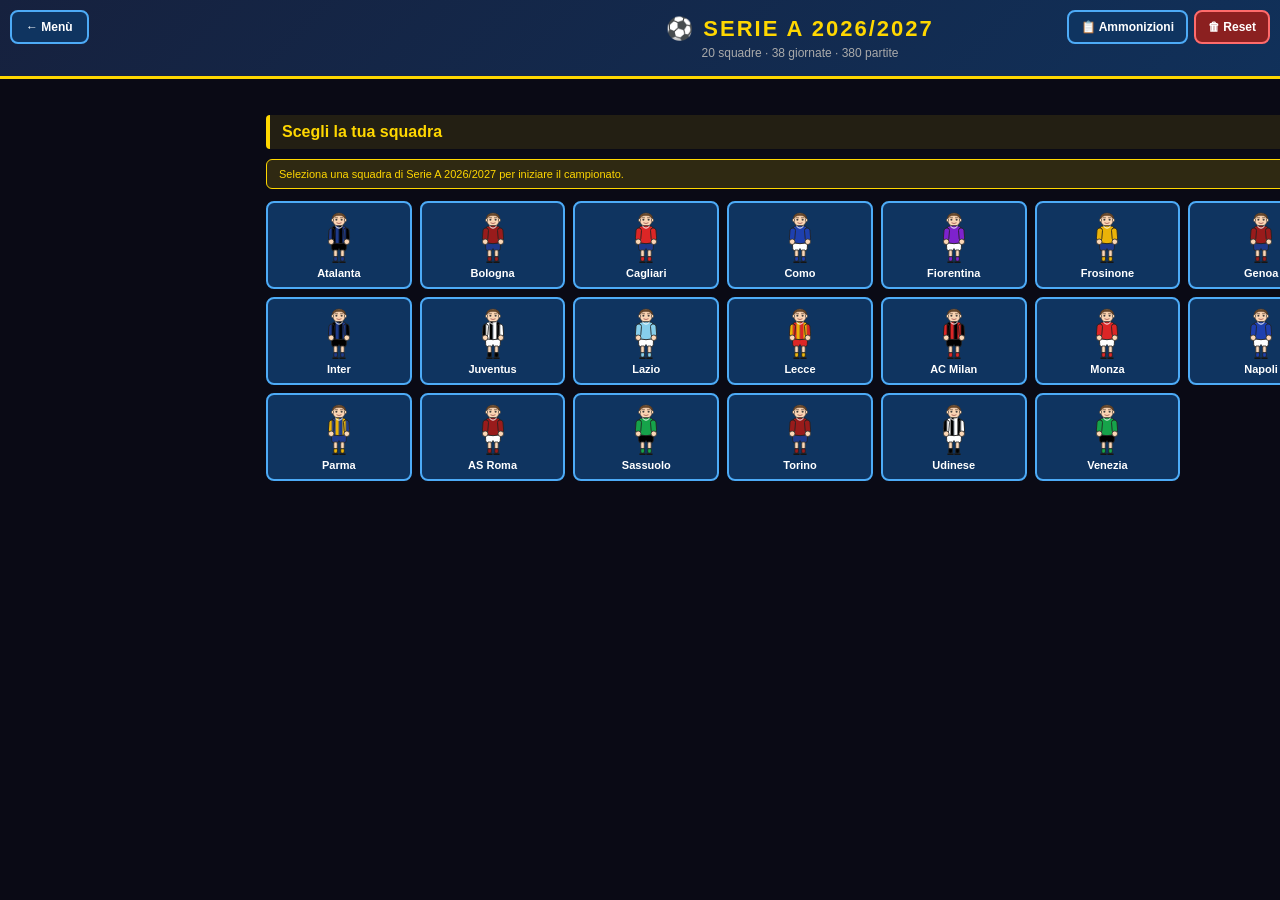
==== commit b4ed0a25: "Add files via upload" ====
--- a/seriea2027.html
+++ b/seriea2027.html
@@ -2,7 +2,12 @@
 <html lang="it">
 <head>
 <meta charset="UTF-8">
-<meta name="viewport" content="width=device-width, initial-scale=1, maximum-scale=1, user-scalable=no">
+<!-- Viewport desktop fissa: su cellulare/tablet la pagina si vede identica al PC a schermo intero (scalata) -->
+<meta name="viewport" content="width=1600, user-scalable=yes">
+<meta name="apple-mobile-web-app-capable" content="yes">
+<meta name="mobile-web-app-capable" content="yes">
+<meta name="apple-mobile-web-app-status-bar-style" content="black-translucent">
+<meta name="theme-color" content="#0a0a15">
 <title>Serie A 2026/2027</title>
 <link rel="icon" href="data:image/svg+xml,<svg xmlns='http://www.w3.org/2000/svg' viewBox='0 0 100 100'><text y='.9em' font-size='90'>⚽</text></svg>">
 <style>
@@ -14,8 +19,9 @@
     color: #eee;
     overflow: hidden;
     user-select: none;
-  }
-  .app { display: flex; flex-direction: column; height: 100vh; overflow-y: auto; }
+    min-width: 1600px; /* forza il layout desktop anche se lo schermo fisico è più piccolo */
+  }
+  .app { display: flex; flex-direction: column; height: 100vh; overflow-y: auto; min-width: 1600px; }
   .header {
     background: linear-gradient(135deg, #16213e, #0f3460);
     padding: 16px;
@@ -222,9 +228,56 @@
   .marcatori td:nth-child(4) { text-align: center; font-weight: bold; color: #4ade80; width: 40px; }
   .marcatori tr.podio td:first-child { font-size: 14px; }
   .marcatori tr.tua td:nth-child(2) { color: #4dabf7; }
+
+  /* ===== AVVISO RUOTA ===== */
+  .avviso-ruota {
+    display: none;
+    position: fixed;
+    inset: 0;
+    background: #0a0a15;
+    z-index: 99999;
+    flex-direction: column;
+    align-items: center;
+    justify-content: center;
+    text-align: center;
+    padding: 20px;
+  }
+  .avviso-ruota .icona-ruota {
+    font-size: 80px;
+    margin-bottom: 20px;
+    animation: ruotaIcona 2s ease-in-out infinite;
+  }
+  .avviso-ruota h2 {
+    color: #ffd700;
+    font-size: 24px;
+    margin-bottom: 14px;
+    letter-spacing: 2px;
+  }
+  .avviso-ruota p {
+    color: #ccc;
+    font-size: 16px;
+    max-width: 400px;
+    line-height: 1.5;
+  }
+  @keyframes ruotaIcona {
+    0%, 100% { transform: rotate(0deg); }
+    50% { transform: rotate(90deg); }
+  }
+  /* Mostra l'avviso solo su dispositivi touch piccoli in portrait */
+  @media (orientation: portrait) and (max-width: 900px) {
+    .avviso-ruota { display: flex; }
+  }
 </style>
 </head>
 <body>
+
+<!-- Avviso ruota (mostrato solo in portrait su dispositivi piccoli) -->
+<div class="avviso-ruota" id="avviso-ruota">
+  <div class="icona-ruota">📱</div>
+  <h2>RUOTA IL DISPOSITIVO</h2>
+  <p>Per vedere il campionato come sul PC, ruota il telefono in orizzontale (landscape).</p>
+</div>
+
 <button class="torna-menu" onclick="location.href='index.html'">← Menù</button>
 <div class="top-buttons-right">
   <button onclick="apriGestioneAmmonizioni()">📋 Ammonizioni</button>
@@ -1240,7 +1293,9 @@
   salvaStato();
 }
 
-/* RICEZIONE RISULTATO */
+/* ============================================================
+   RICEZIONE RISULTATO — VERSIONE CORRETTA (fix loop torneo)
+   ============================================================ */
 function riceviRisultato() {
   const urlParams = new URLSearchParams(window.location.search);
   const id = urlParams.get('risultato');
@@ -1251,10 +1306,19 @@
   const risultato = JSON.parse(json);
   localStorage.removeItem('campionato_partita_' + id);
 
-  const casa = risultato.casaOriginale;
-  const trasferta = risultato.trasfertaOriginale;
+  // Fallback: se il salvataggio non contiene casa/trasferta, ricavali dal calendario
+  const partiId = id.split('_');
+  const gId = parseInt(partiId[0].substring(1));
+  const iId = parseInt(partiId[1]);
+  const partitaCal = CALENDARIO_SERIEA[gId - 1] && CALENDARIO_SERIEA[gId - 1][iId];
+  const casa = risultato.casaOriginale || (partitaCal ? normalizzaNome(partitaCal.homeTeam) : null);
+  const trasferta = risultato.trasfertaOriginale || (partitaCal ? normalizzaNome(partitaCal.awayTeam) : null);
   const sqTU = risultato.sqTU;
-  if (!casa || !trasferta || !sqTU) return false;
+  if (!casa || !trasferta || !sqTU) {
+    console.error('riceviRisultato: dati insufficienti', risultato);
+    window.history.replaceState({}, document.title, 'seriea2027.html');
+    return false;
+  }
 
   const golTU = risultato.golTU;
   const golCPU = risultato.golCPU;
@@ -1268,11 +1332,15 @@
   resetSqualificheDopoPartita(sqTU);
   salvaAmmonizioni();
 
-  const parti = id.split('_');
-  const g = parseInt(parti[0].substring(1));
-  simulaRestoGiornata(g);
-
-  const giornata = CALENDARIO_SERIEA[g - 1];
+  const giornata = CALENDARIO_SERIEA[gId - 1];
+  if (!giornata) {
+    console.error('riceviRisultato: giornata non trovata per', id);
+    window.history.replaceState({}, document.title, 'seriea2027.html');
+    return false;
+  }
+
+  simulaRestoGiornata(gId);
+
   for (let i=0;i<giornata.length;i++) {
     const p = giornata[i];
     const c = normalizzaNome(p.homeTeam);
